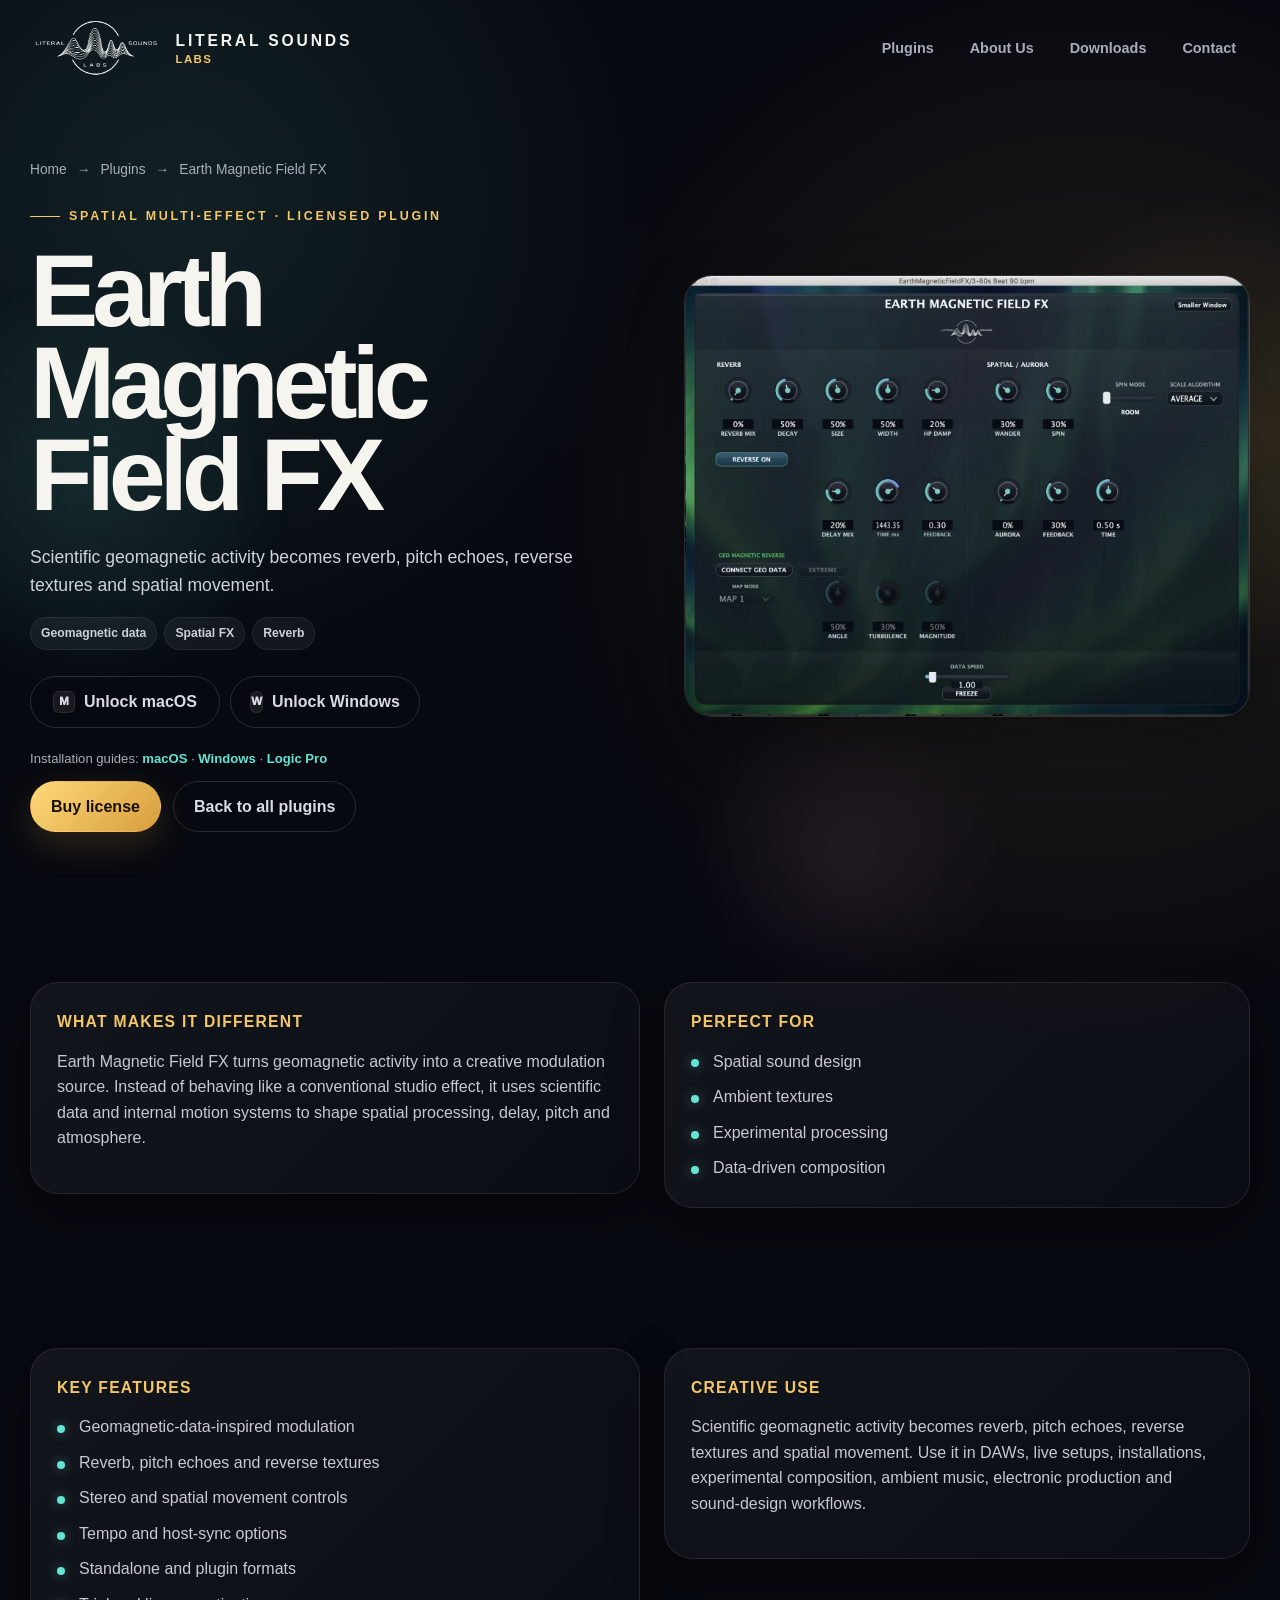
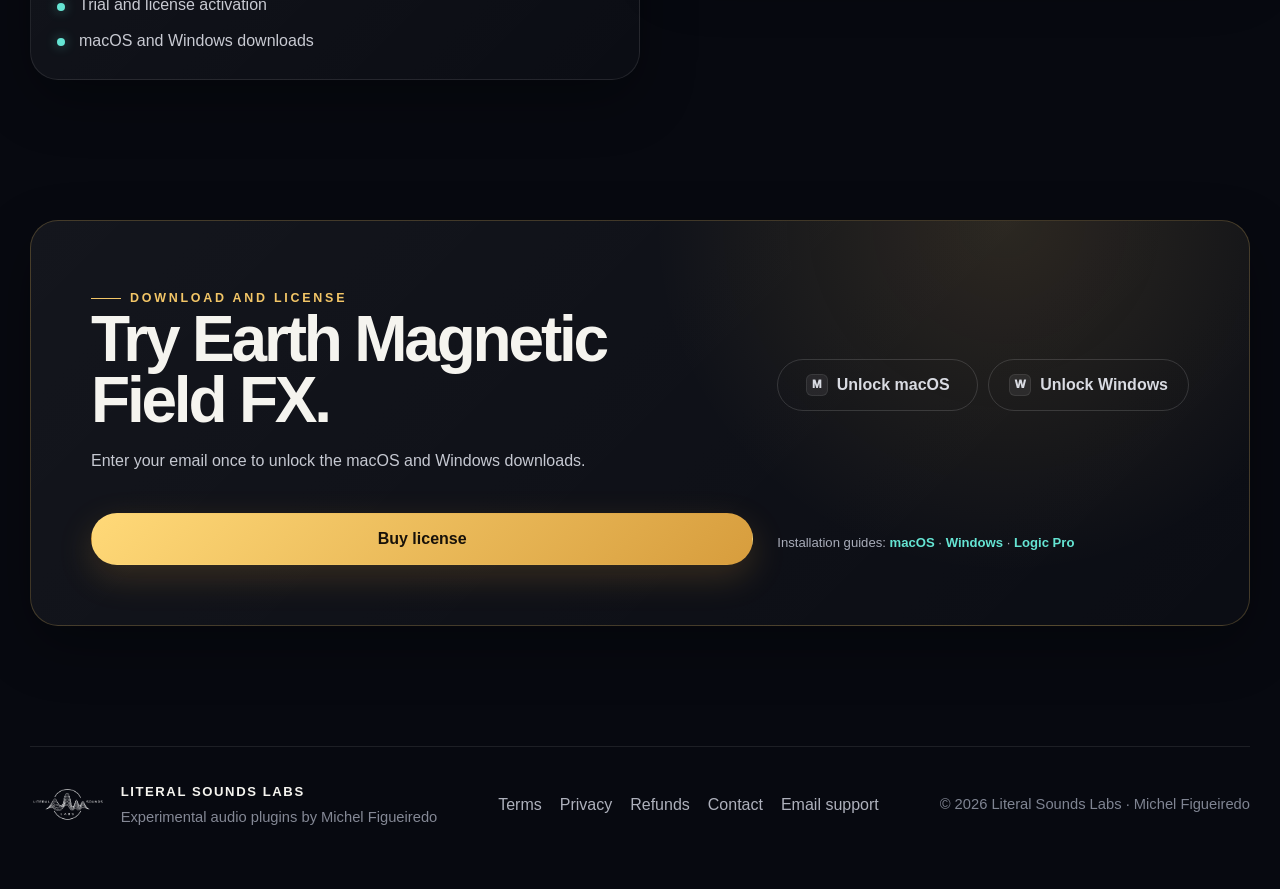
==== plugins/emf-fx/index.html @ c6c8ba3e "Add files via upload" ====
<!DOCTYPE html>

<html lang="en"><head><meta charset="utf-8"/><meta content="width=device-width, initial-scale=1" name="viewport"/><meta content="#090b12" name="theme-color"/><meta content="Scientific geomagnetic activity becomes reverb, pitch echoes, reverse textures and spatial movement." name="description"/><meta content="Earth Magnetic Field FX — Literal Sounds Labs" property="og:title"/><meta content="Scientific geomagnetic activity becomes reverb, pitch echoes, reverse textures and spatial movement." property="og:description"/><meta content="website" property="og:type"/><title>Earth Magnetic Field FX — Literal Sounds Labs</title><link href="../../favicon.svg" rel="icon" type="image/svg+xml"/><link href="../../assets/styles.css?v=20260713-legal-contact-fix" rel="stylesheet"/></head>
<body><header class="site-header" id="siteHeader"><nav aria-label="Main navigation" class="nav"><a aria-label="Literal Sounds Labs home" class="brand" href="../../index.html"><img alt="Literal Sounds Labs logo" class="brand-logo" src="../../literalSoundsLogo.png"/><span class="brand-label"><strong>Literal Sounds</strong><span>Labs</span></span></a><div class="nav-links"><a href="../../index.html#plugins">Plugins</a><a class="optional-link" href="../../index.html#about">About Us</a><a class="optional-link" href="../../index.html#downloads">Downloads</a><a class="contact-nav-link" href="../../contact.html">Contact</a></div></nav></header>
<section class="hero product-hero"><div class="orb orb-a"></div><div class="orb orb-b"></div><div class="orb orb-c"></div><div class="product-grid reveal"><div class="product-copy"><div class="breadcrumb"><a href="../../index.html">Home</a><span>→</span><a href="../../index.html#plugins">Plugins</a><span>→</span><span>Earth Magnetic Field FX</span></div><span class="eyebrow">Spatial multi-effect · Licensed plugin</span><h1>Earth Magnetic Field FX</h1><p class="lede">Scientific geomagnetic activity becomes reverb, pitch echoes, reverse textures and spatial movement.</p><div class="chips"><span class="chip">Geomagnetic data</span><span class="chip">Spatial FX</span><span class="chip">Reverb</span></div><div class="actions"><div class="platform-downloads">
<button class="btn btn-ghost platform-button" data-download-trigger="" data-href="https://downloads.literalsoundslabs.com/downloads/Mac/EarthMagneticFieldFX/EarthMagneticFieldFX-MacOS.zip" data-locked-label="Unlock macOS" data-platform="macos" data-unlocked-label="Download macOS" type="button">Unlock macOS</button>
<button class="btn btn-ghost platform-button" data-download-trigger="" data-href="https://downloads.literalsoundslabs.com/downloads/Windows/EarthMagneticFieldFX/EarthMagneticFieldFX-Windows.zip" data-locked-label="Unlock Windows" data-platform="windows" data-unlocked-label="Download Windows" type="button">Unlock Windows</button>
</div><div class="installation-links">Installation guides: <a download="" href="../../downloads/guides/INSTALL-macOS.txt">macOS</a> · <a download="" href="../../downloads/guides/INSTALL-Windows.txt">Windows</a> · <a download="" href="../../downloads/guides/SETUP-Logic-Pro.txt">Logic Pro</a></div><a class="btn btn-primary" href="https://payhip.com/b/wJB0x" rel="noopener" target="_blank">Buy license</a><a class="btn btn-ghost" href="../../index.html#plugins">Back to all plugins</a></div></div><div class="product-frame reveal"><img alt="Earth Magnetic Field FX plugin interface" src="../../assets/emf-fx.jpg"/></div></div></section>
<main class="page-shell"><section class="section-tight"><div class="section-inner content-grid"><div class="panel reveal"><h3>What makes it different</h3><p>Earth Magnetic Field FX turns geomagnetic activity into a creative modulation source. Instead of behaving like a conventional studio effect, it uses scientific data and internal motion systems to shape spatial processing, delay, pitch and atmosphere.</p></div><div class="panel reveal"><h3>Perfect for</h3><ul class="usage-list"><li>Spatial sound design</li><li>Ambient textures</li><li>Experimental processing</li><li>Data-driven composition</li></ul></div></div></section><section class="section-tight"><div class="section-inner content-grid"><div class="panel reveal"><h3>Key features</h3><ul class="feature-list"><li>Geomagnetic-data-inspired modulation</li><li>Reverb, pitch echoes and reverse textures</li><li>Stereo and spatial movement controls</li><li>Tempo and host-sync options</li><li>Standalone and plugin formats</li><li>Trial and license activation</li><li>macOS and Windows downloads</li></ul></div><div class="panel reveal"><h3>Creative use</h3><p>Scientific geomagnetic activity becomes reverb, pitch echoes, reverse textures and spatial movement. Use it in DAWs, live setups, installations, experimental composition, ambient music, electronic production and sound-design workflows.</p></div></div></section><section class="section-tight"><div class="section-inner"><div class="unlock-cta reveal"><div><span class="eyebrow">Download and license</span><h2 id="unlockTitle">Try Earth Magnetic Field FX.</h2><p id="unlockText">Enter your email once to unlock the macOS and Windows downloads.</p></div><div class="platform-downloads">
<button class="btn btn-ghost platform-button" data-download-trigger="" data-href="https://downloads.literalsoundslabs.com/downloads/Mac/EarthMagneticFieldFX/EarthMagneticFieldFX-MacOS.zip" data-locked-label="Unlock macOS" data-platform="macos" data-unlocked-label="Download macOS" type="button">Unlock macOS</button>
<button class="btn btn-ghost platform-button" data-download-trigger="" data-href="https://downloads.literalsoundslabs.com/downloads/Windows/EarthMagneticFieldFX/EarthMagneticFieldFX-Windows.zip" data-locked-label="Unlock Windows" data-platform="windows" data-unlocked-label="Download Windows" type="button">Unlock Windows</button>
</div><a class="btn btn-primary" href="https://payhip.com/b/wJB0x" rel="noopener" target="_blank">Buy license</a><div class="installation-links">Installation guides: <a download="" href="../../downloads/guides/INSTALL-macOS.txt">macOS</a> · <a download="" href="../../downloads/guides/INSTALL-Windows.txt">Windows</a> · <a download="" href="../../downloads/guides/SETUP-Logic-Pro.txt">Logic Pro</a></div></div></div></section></main>
<footer><div class="footer-inner"><div class="footer-brand"><img alt="Literal Sounds Labs logo" src="../../literalSoundsLogo.png"/><div class="footer-brand-text"><strong>Literal Sounds Labs</strong><span>Experimental audio plugins by Michel Figueiredo</span></div></div><div class="footer-links"><a href="../../terms.html">Terms</a><a href="../../privacy.html">Privacy</a><a href="../../refund.html">Refunds</a><a href="../../contact.html">Contact</a><a href="mailto:support@literalsoundslabs.com" target="_blank" rel="noopener noreferrer">Email support</a></div><div class="footer-meta">© <span id="year"></span> Literal Sounds Labs · Michel Figueiredo</div></div></footer>
<dialog aria-labelledby="unlockDialogTitle" id="unlockDialog"><button aria-label="Close email form" class="dialog-close" type="button">×</button><div class="unlock-content"><span class="eyebrow">Download access</span><h2 id="unlockDialogTitle">Unlock the plugins.</h2><p>Enter your email once to reveal the macOS and Windows download buttons across the entire website.</p><form class="email-form" id="emailForm"><label for="emailInput">Email address</label><input autocomplete="email" id="emailInput" name="email" placeholder="you@example.com" required="" type="email"/><button class="btn btn-primary" id="submitEmail" type="submit">Unlock downloads</button><p class="form-note">By continuing, you agree that Literal Sounds Labs may store this email for download access and occasional product news.</p><p aria-live="polite" class="form-message" id="formMessage"></p></form></div></dialog><script src="../../assets/site.js"></script></body></html>
---- assets/styles.css ----
:root {
  color-scheme: dark;
  --bg: #070910;
  --bg-soft: #0d1019;
  --panel: rgba(17, 20, 31, .78);
  --panel-solid: #11141f;
  --text: #f5f4ef;
  --muted: #a9adba;
  --gold: #f3c667;
  --gold-2: #d79d3d;
  --cyan: #65e4d3;
  --pink: #f18bb6;
  --line: rgba(255, 255, 255, .09);
  --radius: 26px;
  --shadow: 0 20px 56px rgba(0, 0, 0, .32);
  --max: 1220px;
}
* { box-sizing: border-box; }
html { scroll-behavior: smooth; }
body {
  margin: 0; min-width: 320px; color: var(--text);
  background:
    radial-gradient(circle at 14% 8%, rgba(101, 228, 211, .11), transparent 30rem),
    radial-gradient(circle at 85% 20%, rgba(243, 198, 103, .12), transparent 34rem),
    var(--bg);
  font-family: Inter, ui-sans-serif, -apple-system, BlinkMacSystemFont, "Segoe UI", sans-serif;
  line-height: 1.6; overflow-x: hidden;
}
body::before {
  content: ""; position: fixed; inset: 0; pointer-events: none; opacity: .026; z-index: 99;
  background-image: repeating-linear-gradient(0deg, rgba(255,255,255,.35) 0 1px, transparent 1px 4px),
                    repeating-linear-gradient(90deg, rgba(255,255,255,.2) 0 1px, transparent 1px 5px);
  background-size: 4px 4px, 5px 5px; transform: translateZ(0);
}
a { color: inherit; }
button, input { font: inherit; } button { color: inherit; }
img { max-width: 100%; }
:focus-visible { outline: 3px solid var(--cyan); outline-offset: 4px; }
.site-header { position: sticky; top: 0; z-index: 70; border-bottom: 1px solid transparent; transition: background .25s ease, border-color .25s ease; }
.site-header.scrolled { background: rgba(7, 9, 16, .95); border-color: var(--line); box-shadow: 0 8px 30px rgba(0,0,0,.2); }
.nav { width: min(calc(100% - 40px), var(--max)); min-height: 98px; margin: auto; display: flex; align-items: center; justify-content: space-between; gap: 24px; }
.brand { display: inline-flex; align-items: center; gap: 14px; text-decoration: none; white-space: nowrap; }
.brand-logo { display: block; height: 74px; width: auto; flex: 0 0 auto; }
.brand-label { display: inline-flex; flex-direction: column; line-height: 1; gap: 5px; text-transform: uppercase; letter-spacing: .12em; font-size: .72rem; font-weight: 900; }
.brand-label strong { font-size: .98rem; letter-spacing: .18em; color: var(--text); }
.brand-label span { color: var(--gold); }
.nav-links { display: flex; align-items: center; gap: 8px; flex-wrap: wrap; }
.nav-links a { text-decoration: none; color: var(--muted); padding: 10px 14px; border-radius: 999px; font-size: .9rem; font-weight: 700; }
.nav-links a:hover { color: var(--text); background: rgba(255,255,255,.06); }
.page-shell { position: relative; z-index: 2; }
.section { padding: 100px 20px; }
.section-tight { padding: 70px 20px; }
.section-inner { width: min(100%, var(--max)); margin: auto; }
.eyebrow { display: inline-flex; align-items: center; gap: 9px; color: var(--gold); font-size: .78rem; text-transform: uppercase; letter-spacing: .22em; font-weight: 900; }
.eyebrow::before { content: ""; width: 30px; height: 1px; background: currentColor; }
h1, h2, h3, p { margin-top: 0; }
h1 { font-size: clamp(3rem, 8vw, 6.8rem); line-height: .9; letter-spacing: -.06em; margin: 18px 0 22px; }
h1 em { color: var(--gold); font-style: normal; }
h2 { font-size: clamp(2.2rem, 5vw, 4.4rem); line-height: .96; letter-spacing: -.05em; margin-bottom: 16px; }
h3 { font-size: 1.25rem; letter-spacing: -.02em; }
p { color: #c6c9d2; }
.hero { min-height: 88svh; display: grid; place-items: center; position: relative; padding: 90px 20px 80px; }
.hero-grid { width: min(100%, var(--max)); display: grid; grid-template-columns: 1.08fr .92fr; gap: clamp(34px, 6vw, 90px); align-items: center; }
.hero-copy > p { max-width: 700px; color: #c4c7d1; font-size: clamp(1.05rem, 1.9vw, 1.24rem); }
.hero-actions { display: flex; gap: 12px; flex-wrap: wrap; margin-top: 34px; }
.btn { min-height: 50px; display: inline-flex; align-items: center; justify-content: center; gap: 9px; padding: 12px 20px; border: 1px solid transparent; border-radius: 999px; text-decoration: none; font-weight: 850; cursor: pointer; transition: transform .2s ease, background .2s ease, border-color .2s ease, opacity .2s ease; }
.btn:hover { transform: translateY(-2px); }
.btn-primary { background: linear-gradient(135deg, #ffd978, var(--gold-2)); color: #171109; box-shadow: 0 12px 35px rgba(215,157,61,.2); }
.btn-secondary { background: rgba(255,255,255,.045); border-color: var(--line); color: var(--text); }
.btn-ghost { background: transparent; border-color: rgba(255,255,255,.14); color: #d9dbe2; }
.btn[disabled] { opacity: .55; cursor: default; }
.orb { position: absolute; border-radius: 50%; pointer-events: none; opacity: .62; animation: float 11s ease-in-out infinite; z-index: -2; will-change: transform; backface-visibility: hidden; transform: translate3d(0,0,0); }
.orb-a { width: 420px; height: 420px; left: -130px; top: 22%; background: radial-gradient(circle, rgba(101,228,211,.19) 0%, rgba(101,228,211,.08) 46%, transparent 72%); }
.orb-b { width: 480px; height: 480px; right: -190px; top: 11%; background: radial-gradient(circle, rgba(243,198,103,.2) 0%, rgba(243,198,103,.08) 46%, transparent 72%); animation-delay: -4s; }
.orb-c { width: 310px; height: 310px; left: 54%; bottom: -100px; background: radial-gradient(circle, rgba(241,139,182,.15) 0%, rgba(241,139,182,.05) 46%, transparent 72%); animation-delay: -7s; }
@keyframes float { 0%,100% { transform: translate3d(0,0,0) scale(1); } 50% { transform: translate3d(0,20px,0) scale(1.055);} }
.hero-logo-panel { width: min(100%, 620px); min-height: 420px; padding: 34px; border-radius: 34px; border: 1px solid rgba(255,255,255,.1); background: linear-gradient(180deg, rgba(255,255,255,.05), rgba(255,255,255,.02)); box-shadow: inset 0 0 110px rgba(101,228,211,.04), 0 0 80px rgba(0,0,0,.35); display: grid; place-items: center; position: relative; overflow: hidden; }
.hero-logo-panel::before, .hero-logo-panel::after { content: ""; position: absolute; border-radius: 50%; inset: 6%; border: 1px solid rgba(243,198,103,.2); animation: spin 32s linear infinite; will-change: transform; transform: translateZ(0); }
.hero-logo-panel::after { inset: 16%; border-style: dashed; border-color: rgba(101,228,211,.18); animation-direction: reverse; animation-duration: 28s; }
.hero-logo-panel > img { position: relative; z-index: 2; width: min(100%, 560px); height: auto; }
@keyframes spin { to { transform: rotate(360deg); } }
.signal-caption { position: absolute; inset: auto 0 12px; text-align: center; color: var(--muted); font-size: .78rem; letter-spacing: .2em; text-transform: uppercase; z-index: 2; }
.grid-12 { display: grid; grid-template-columns: repeat(12, 1fr); gap: 22px; }
.plugin-card { grid-column: span 6; min-height: 600px; border-radius: var(--radius); border: 1px solid var(--line); overflow: hidden; background: linear-gradient(180deg, rgba(255,255,255,.045), rgba(255,255,255,.018)); box-shadow: var(--shadow); position: relative; display: flex; flex-direction: column; transition: transform .35s ease, border-color .35s ease; content-visibility: auto; contain-intrinsic-size: 620px; }
.plugin-card:nth-child(3n) { grid-column: span 7; }
.plugin-card:nth-child(3n + 1):not(:first-child) { grid-column: span 5; }
.plugin-card:hover { transform: translateY(-6px); border-color: rgba(243,198,103,.3); }
.card-media { aspect-ratio: 16/10; overflow: hidden; background: #0a0c13; position: relative; }
.card-media::after { content: ""; position: absolute; inset: auto 0 0; height: 42%; background: linear-gradient(transparent, rgba(7,9,16,.8)); }
.card-media img { width: 100%; height: 100%; object-fit: cover; object-position: top center; transition: transform .65s cubic-bezier(.2,.75,.2,1); }
.plugin-card:hover .card-media img { transform: scale(1.035); }
.card-badge { position: absolute; left: 18px; top: 18px; z-index: 2; padding: 7px 11px; border: 1px solid rgba(255,255,255,.14); border-radius: 999px; background: rgba(7,9,16,.94); font-size: .69rem; letter-spacing: .13em; text-transform: uppercase; font-weight: 900; }
.card-badge.free { color: var(--cyan); }
.card-body { padding: 25px 26px 28px; display: flex; flex: 1; flex-direction: column; }
.card-index { color: var(--gold); font-size: .72rem; letter-spacing: .18em; font-weight: 900; }
.card-body h3 { font-size: clamp(1.6rem, 3vw, 2.3rem); line-height: 1.02; letter-spacing: -.04em; margin: 9px 0 14px; }
.card-body p { color: var(--muted); margin-bottom: 22px; }
.chips { display: flex; flex-wrap: wrap; gap: 7px; margin-bottom: 24px; }
.chip { padding: 6px 10px; border-radius: 999px; background: rgba(255,255,255,.05); border: 1px solid rgba(255,255,255,.07); color: #cdd0d8; font-size: .76rem; font-weight: 750; }
.card-actions { margin-top: auto; display: flex; flex-wrap: wrap; gap: 9px; }
.card-actions .btn { min-height: 44px; padding: 9px 16px; font-size: .87rem; }
.manifesto { border-block: 1px solid var(--line); background: linear-gradient(110deg, rgba(101,228,211,.04), rgba(243,198,103,.045)); }
.manifesto-grid { display: grid; grid-template-columns: 1fr 1.2fr; gap: 70px; align-items: center; }
.manifesto-copy { color: #c6c8d1; font-size: clamp(1.04rem, 1.8vw, 1.16rem); }
.manifesto-copy strong { color: var(--text); }
.principles { display: grid; grid-template-columns: repeat(3, 1fr); gap: 12px; margin-top: 28px; }
.principle { min-height: 118px; padding: 18px; border: 1px solid var(--line); border-radius: 18px; background: rgba(255,255,255,.025); }
.principle b { display: block; color: var(--gold); font-size: 1.4rem; margin-bottom: 6px; }
.principle span { color: var(--muted); font-size: .86rem; }
.unlock-cta, .panel { border-radius: 28px; border: 1px solid rgba(255,255,255,.09); background: linear-gradient(135deg, rgba(255,255,255,.05), rgba(255,255,255,.018)); box-shadow: var(--shadow); }
.unlock-cta { display: grid; grid-template-columns: 1fr auto; gap: 24px; align-items: center; padding: clamp(28px, 5vw, 60px); border-color: rgba(243,198,103,.22); background: radial-gradient(circle at 80% 0%, rgba(243,198,103,.13), transparent 22rem), linear-gradient(135deg, rgba(255,255,255,.055), rgba(255,255,255,.018)); }
.product-hero { padding-top: 60px; }
.product-grid { width: min(100%, var(--max)); margin: auto; display: grid; grid-template-columns: 1.02fr .98fr; gap: clamp(28px, 5vw, 64px); align-items: center; }
.product-frame { border-radius: 28px; border: 1px solid rgba(255,255,255,.09); background: linear-gradient(180deg, rgba(255,255,255,.045), rgba(255,255,255,.018)); box-shadow: var(--shadow); overflow: hidden; }
.product-frame img { display: block; width: 100%; height: auto; }
.product-copy .lede { font-size: 1.1rem; color: #d0d2da; }
.product-copy .actions { display: flex; flex-wrap: wrap; gap: 12px; margin-top: 26px; }
.breadcrumb { display: flex; flex-wrap: wrap; gap: 10px; color: var(--muted); font-size: .86rem; margin-bottom: 18px; }
.breadcrumb a { color: var(--muted); text-decoration: none; }
.breadcrumb a:hover { color: var(--text); }
.content-grid { display: grid; grid-template-columns: 1.02fr .98fr; gap: 24px; align-items: start; }
.panel { padding: 26px; }
.panel h3 { color: var(--gold); text-transform: uppercase; letter-spacing: .08em; font-size: .98rem; margin-bottom: 14px; }
.feature-list, .usage-list { list-style: none; padding: 0; margin: 0; display: grid; gap: 10px; }
.feature-list li, .usage-list li { color: #c8cad2; padding-left: 22px; position: relative; }
.feature-list li::before, .usage-list li::before { content: ""; position: absolute; left: 0; top: .68em; width: 8px; height: 8px; border-radius: 50%; background: var(--cyan); box-shadow: 0 0 12px rgba(101,228,211,.45); }
.video-gallery { display: grid; gap: 16px; }
.video-gallery.has-multiple { grid-template-columns: repeat(2, minmax(0, 1fr)); }
.video-gallery.has-multiple .video-item:first-child { grid-column: 1 / -1; }
.video-item { display: grid; gap: 8px; min-width: 0; }
.video-label { color: #cfd2dc; font-size: .82rem; font-weight: 800; letter-spacing: .08em; text-transform: uppercase; }
.video-shell { aspect-ratio: 16/9; border-radius: 18px; border: 1px solid var(--line); overflow: hidden; background: #080a11; display: grid; place-items: center; position: relative; box-shadow: 0 12px 32px rgba(0,0,0,.24); }
.video-shell iframe { display: block; width: 100%; height: 100%; border: 0; }
.video-preview { width: 100%; height: 100%; padding: 0; border: 0; cursor: pointer; position: relative; display: block; overflow: hidden; background: #080a11; color: white; }
.video-preview img { display: block; width: 100%; height: 100%; object-fit: cover; transform: scale(1.01); transition: transform .35s ease, opacity .35s ease; opacity: .82; }
.video-preview::after { content: ""; position: absolute; inset: 0; background: linear-gradient(180deg, transparent 38%, rgba(0,0,0,.58)); }
.video-preview:hover img { transform: scale(1.035); opacity: .95; }
.video-play-icon { position: absolute; z-index: 2; left: 50%; top: 50%; transform: translate(-50%,-50%); width: 68px; height: 68px; border-radius: 50%; display: grid; place-items: center; border: 1px solid rgba(243,198,103,.55); background: rgba(7,9,16,.88); color: var(--gold); font-size: 1.35rem; box-shadow: 0 12px 30px rgba(0,0,0,.35); }
.video-placeholder { text-align: center; padding: 25px; color: var(--muted); }
.play-icon { width: 72px; height: 72px; margin: 0 auto 14px; border-radius: 50%; display: grid; place-items: center; border: 1px solid rgba(243,198,103,.4); background: rgba(243,198,103,.08); color: var(--gold); font-size: 1.45rem; }
.related-grid { display: grid; grid-template-columns: repeat(3, minmax(0, 1fr)); gap: 18px; }
.related-card { padding: 20px; border-radius: 22px; border: 1px solid var(--line); background: rgba(255,255,255,.025); }
.related-card h4 { margin: 8px 0 10px; font-size: 1.2rem; }
.related-card p { margin-bottom: 16px; color: var(--muted); }
.center-copy { max-width: 900px; }
.simple-page .hero { min-height: auto; padding-top: 70px; }
.simple-page .panel { max-width: 900px; margin: auto; }
footer { padding: 50px 20px 60px; color: #848895; }
.footer-inner { width: min(100%, var(--max)); margin: auto; display: flex; justify-content: space-between; gap: 24px; align-items: center; border-top: 1px solid var(--line); padding-top: 34px; }
.footer-brand { display: inline-flex; align-items: center; gap: 16px; }
.footer-brand img { height: 42px; width: auto; display: block; opacity: .94; }
.footer-brand-text { display: grid; gap: 4px; }
.footer-brand-text strong { color: var(--text); letter-spacing: .12em; text-transform: uppercase; font-size: .82rem; }
.footer-brand-text span { color: #848895; font-size: .92rem; }
.footer-links { display: flex; flex-wrap: wrap; gap: 18px; }
.footer-links a { color: #aeb1bc; text-decoration: none; }
.footer-links a:hover { color: var(--text); }
.footer-meta { color: #7f8492; font-size: .92rem; }
dialog { width: min(580px, calc(100% - 28px)); max-height: calc(100svh - 28px); padding: 0; color: var(--text); border: 1px solid rgba(255,255,255,.13); border-radius: 28px; background: #0d1019; box-shadow: 0 40px 140px rgba(0,0,0,.75); overflow: hidden; }
dialog::backdrop { background: rgba(2,3,7,.91); }
.dialog-close { position: sticky; z-index: 20; float: right; top: 14px; margin: 14px 14px -64px 0; width: 46px; height: 46px; border-radius: 50%; border: 1px solid rgba(255,255,255,.15); background: rgba(7,9,16,.96); cursor: pointer; font-size: 1.4rem; }
.unlock-content { padding: 44px clamp(22px, 6vw, 52px) 50px; }
.unlock-content h2 { font-size: clamp(2.2rem, 7vw, 3.5rem); line-height: .97; letter-spacing: -.05em; margin-bottom: 16px; }
.email-form { display: grid; gap: 12px; margin-top: 24px; }
.email-form label { font-size: .86rem; font-weight: 800; }
.email-form input { width: 100%; min-height: 56px; padding: 14px 17px; border-radius: 14px; border: 1px solid rgba(255,255,255,.13); background: #090b12; color: var(--text); }
.email-form input::placeholder { color: #696e7b; }
.form-note { font-size: .78rem; color: #7e828f !important; margin: 3px 0 0; }
.form-message { min-height: 24px; color: var(--cyan) !important; font-size: .88rem; margin: 2px 0 0; }
.reveal { opacity: 0; transform: translateY(24px); transition: opacity .65s ease, transform .65s ease; }
.reveal.visible { opacity: 1; transform: none; }
.hero.hero-paused .orb, .hero.hero-paused .hero-logo-panel::before, .hero.hero-paused .hero-logo-panel::after, body.is-scrolling .orb, body.is-scrolling .hero-logo-panel::before, body.is-scrolling .hero-logo-panel::after, body.page-hidden .orb, body.page-hidden .hero-logo-panel::before, body.page-hidden .hero-logo-panel::after { animation-play-state: paused !important; }
@media (max-width: 980px) {
  .hero-grid, .manifesto-grid, .product-grid, .content-grid, .unlock-cta { grid-template-columns: 1fr; }
  .grid-12 .plugin-card, .plugin-card:nth-child(3n), .plugin-card:nth-child(3n + 1):not(:first-child) { grid-column: span 12; min-height: 0; }
  .related-grid { grid-template-columns: 1fr; }
}
@media (max-width: 760px) {
  .nav { min-height: 84px; width: min(calc(100% - 24px), var(--max)); }
  .brand-label { display: none; } .brand-logo { height: 56px; }
  .nav-links a { padding: 8px 11px; }
  .nav-links a.optional-link { display: none; }
  .section, .section-tight { padding-inline: 14px; }
  .hero { min-height: auto; padding: 88px 18px 58px; }
  .hero-logo-panel { min-height: 300px; }
  .orb-c { display: none; }
  .card-actions { display: grid; grid-template-columns: 1fr 1fr; }
  .card-actions .btn:first-child { grid-column: 1 / -1; }
  .principles { grid-template-columns: 1fr; }
  .video-gallery.has-multiple { grid-template-columns: 1fr; }
  .video-gallery.has-multiple .video-item:first-child { grid-column: auto; }
  .footer-inner { flex-direction: column; align-items: flex-start; }
  .footer-brand { flex-direction: column; align-items: flex-start; }
}
@media (prefers-reduced-motion: reduce) {
  *, *::before, *::after { animation-duration: .001ms !important; animation-iteration-count: 1 !important; scroll-behavior: auto !important; transition-duration: .001ms !important; }
  .reveal { opacity: 1; transform: none; }
}


/* Separate platform downloads */
.platform-downloads {
  display: grid;
  grid-template-columns: repeat(2, minmax(0, 1fr));
  gap: 10px;
  min-width: min(100%, 330px);
}
.platform-downloads.compact {
  flex: 1 1 100%;
  width: 100%;
}
.platform-downloads .btn {
  width: 100%;
  white-space: nowrap;
}
.platform-button {
  position: relative;
  overflow: visible;
}
.platform-button[data-platform="macos"]::before,
.platform-button[data-platform="windows"]::before {
  display: inline-grid;
  place-items: center;
  width: 20px;
  height: 20px;
  border-radius: 6px;
  font-size: .72rem;
  font-weight: 950;
  line-height: 1;
  background: rgba(255,255,255,.07);
  border: 1px solid rgba(255,255,255,.08);
}
.platform-button[data-platform="macos"]::before { content: "M"; }
.platform-button[data-platform="windows"]::before { content: "W"; }
.platform-button.recommended {
  border-color: rgba(101,228,211,.52);
  box-shadow: 0 0 0 1px rgba(101,228,211,.08), 0 10px 24px rgba(101,228,211,.08);
}
.product-copy .platform-button.recommended::after,
.unlock-cta .platform-button.recommended::after {
  content: "Recommended";
  position: absolute;
  right: 12px;
  top: -9px;
  padding: 2px 7px;
  border-radius: 999px;
  color: #09110f;
  background: var(--cyan);
  font-size: .56rem;
  letter-spacing: .08em;
  text-transform: uppercase;
  font-weight: 950;
}
.card-actions .platform-downloads { order: 3; }
.card-actions > .btn-primary { order: 2; }
.card-actions > .btn-secondary { order: 1; }
.product-copy .actions .platform-downloads { flex: 1 1 330px; max-width: 390px; }
.unlock-cta .platform-downloads { min-width: min(100%, 360px); }
@media (max-width: 560px) {
  .platform-downloads { grid-template-columns: 1fr; width: 100%; min-width: 0; }
  .product-copy .actions .platform-downloads { max-width: none; }
  .product-copy .platform-button.recommended::after,
  .unlock-cta .platform-button.recommended::after { right: 10px; }
}

.installation-links {
  width: 100%;
  margin-top: 8px;
  color: var(--muted);
  font-size: .82rem;
}
.installation-links a {
  color: var(--cyan);
  text-decoration: none;
  font-weight: 750;
}
.installation-links a:hover { text-decoration: underline; }
.unavailable-download,
.unavailable-download:hover {
  opacity: .48;
  cursor: not-allowed;
  transform: none;
}


/* Performance and mobile optimisation — July 2026 */
html { scroll-behavior: auto; }
body { background-attachment: scroll; }
/* A fixed full-screen texture caused repainting and scroll stutter on older Safari. */
body::before { display: none; }
/* Avoid Safari layout jumps caused by content-visibility on large cards. */
.plugin-card { content-visibility: visible; contain-intrinsic-size: auto; }
/* Pause decorative motion while the page is moving. */
body.is-scrolling .orb,
body.is-scrolling .hero-logo-panel::before,
body.is-scrolling .hero-logo-panel::after { animation: none !important; }
/* Keep transitions to compositor-friendly properties. */
.plugin-card, .card-media img, .reveal, .btn { backface-visibility: hidden; }
.site-header { will-change: auto; }

@media (hover: none), (pointer: coarse) {
  .plugin-card:hover, .btn:hover { transform: none; }
  .plugin-card:hover .card-media img { transform: none; }
}

@media (max-width: 760px) {
  :root { --radius: 20px; }
  body { line-height: 1.5; }
  .site-header { background: rgba(7,9,16,.96); border-color: var(--line); }
  .nav { min-height: 84px; gap: 10px; }
  .nav-links { gap: 2px; }
  .nav-links a { font-size: .82rem; padding: 8px 9px; }
  .hero { padding: 78px 14px 44px; }
  .hero-grid { gap: 28px; }
  h1 { font-size: clamp(2.7rem, 15vw, 4.6rem); line-height: .94; }
  h2 { font-size: clamp(2rem, 11vw, 3rem); line-height: 1; }
  .hero-copy > p { font-size: 1rem; }
  .hero-actions { display: grid; grid-template-columns: 1fr; width: 100%; margin-top: 24px; }
  .hero-actions .btn { width: 100%; }
  .hero-logo-panel { min-height: 240px; padding: 22px; border-radius: 24px; }
  .hero-logo-panel::before, .hero-logo-panel::after, .orb { animation: none !important; }
  .section { padding-block: 64px; }
  .section-tight { padding-block: 48px; }
  .plugin-card { border-radius: 20px; box-shadow: 0 12px 32px rgba(0,0,0,.24); }
  .card-media { aspect-ratio: 16 / 11; }
  .card-body { padding: 21px 18px 22px; }
  .card-body h3 { font-size: clamp(1.55rem, 8vw, 2rem); }
  .card-actions { display: grid; grid-template-columns: 1fr; }
  .card-actions .btn, .platform-downloads { width: 100%; }
  .card-actions .btn:first-child { grid-column: auto; }
  .platform-downloads { grid-template-columns: 1fr; min-width: 0; }
  .manifesto-grid { gap: 32px; }
  .panel { padding: 20px 17px; }
  .product-grid { gap: 28px; }
  .product-media { border-radius: 20px; }
  .footer-links { gap: 12px 16px; }
  dialog { border-radius: 20px; }
  .unlock-content { padding: 38px 20px 34px; }
}

@media (max-width: 420px) {
  .nav-links a { font-size: .76rem; padding-inline: 7px; }
  .brand-logo { height: 52px; }
  .section, .section-tight { padding-inline: 12px; }
  .hero { padding-inline: 12px; }
  .card-body { padding-inline: 16px; }
  .chip { font-size: .7rem; }
}


/* Robust responsive layout fix — prevents horizontal overflow on narrow phones */
html, body { width: 100%; max-width: 100%; overflow-x: clip; }
main, section, header, footer, nav, div, article { min-width: 0; }
img, video, iframe, svg { max-width: 100%; }

.collection-intro {
  display: grid;
  grid-template-columns: minmax(0, 1fr) minmax(280px, 560px);
  gap: 36px;
  align-items: end;
  margin-bottom: 46px;
}
.collection-intro > *,
.hero-grid > *,
.product-grid > *,
.content-grid > *,
.manifesto-grid > *,
.unlock-cta > *,
.grid-12 > * { min-width: 0; }

h1, h2, h3, p, a, span, button {
  overflow-wrap: anywhere;
  word-break: normal;
}

@media (max-width: 980px) {
  .collection-intro { grid-template-columns: minmax(0, 1fr); gap: 18px; }
  .collection-intro p { max-width: 760px; }
}

@media (max-width: 760px) {
  .section-inner, .hero-grid, .product-grid { width: 100%; max-width: 100%; }
  .collection-intro { margin-bottom: 30px; }
  .collection-intro h2 { max-width: 100%; }
  .collection-intro p { width: 100%; max-width: none; }
  .nav { width: calc(100% - 20px); }
  .nav-links { min-width: 0; }
  .hero-logo-panel { width: 100%; }
  .plugin-card { width: 100%; max-width: 100%; }
  .card-media img { display: block; }
  .card-actions > *, .platform-downloads, .platform-downloads .btn { min-width: 0; max-width: 100%; }
  .btn { white-space: normal; text-align: center; }
  .signal-caption { padding-inline: 12px; font-size: .68rem; letter-spacing: .13em; }
}

@media (max-width: 480px) {
  .section, .section-tight { padding-left: 12px; padding-right: 12px; }
  .hero { padding-left: 12px; padding-right: 12px; }
  h1 { font-size: clamp(2.35rem, 13vw, 3.5rem); }
  h2 { font-size: clamp(1.9rem, 10vw, 2.65rem); }
  .eyebrow { font-size: .68rem; letter-spacing: .16em; }
  .hero-logo-panel { min-height: 220px; padding: 18px; }
  .card-body h3 { font-size: clamp(1.45rem, 7.5vw, 1.9rem); }
}

@media (max-width: 360px) {
  .nav-links a { font-size: .7rem; padding: 7px 5px; }
  .brand-logo { height: 48px; }
  h1 { font-size: 2.2rem; }
  h2 { font-size: 1.82rem; }
  .card-body { padding-left: 14px; padding-right: 14px; }
}

/* Contact page */
.nav-links a[aria-current="page"] {
  color: var(--text);
  background: rgba(255,255,255,.075);
  border: 1px solid rgba(255,255,255,.08);
}
.contact-page { min-height: 72vh; }
.contact-hero { padding-top: clamp(78px, 9vw, 132px); padding-bottom: 34px; }
.contact-heading { max-width: 980px; }
.contact-heading h1 { max-width: 900px; margin: 8px 0 24px; font-size: clamp(3.1rem, 7.8vw, 6.35rem); line-height: .93; }
.contact-heading > p { max-width: 780px; font-size: clamp(1rem, 1.7vw, 1.18rem); }
.contact-content-section { padding-top: 24px; }
.contact-layout {
  display: grid;
  grid-template-columns: minmax(0, 1.45fr) minmax(290px, .65fr);
  gap: 28px;
  align-items: start;
}
.contact-form-panel, .contact-details-card, .contact-tip-card { overflow: hidden; }
.contact-form-panel { padding: clamp(24px, 4vw, 42px); }
.contact-panel-heading { max-width: 680px; margin-bottom: 30px; }
.contact-panel-heading h2, .contact-details-card h2 { margin: 7px 0 10px; font-size: clamp(2rem, 4vw, 3.2rem); }
.contact-panel-heading p { margin: 0; }
.contact-form { display: grid; gap: 22px; }
.contact-form-grid {
  display: grid;
  grid-template-columns: repeat(2, minmax(0, 1fr));
  gap: 20px 18px;
}
.contact-field { display: flex; flex-direction: column; gap: 8px; min-width: 0; }
.contact-field-wide { grid-column: 1 / -1; }
.contact-field label {
  color: #e8eaf0;
  font-size: .8rem;
  font-weight: 850;
  letter-spacing: .035em;
}
.contact-field label span { color: var(--cyan); }
.contact-field input,
.contact-field select,
.contact-field textarea {
  display: block;
  width: 100%;
  min-width: 0;
  margin: 0;
  border: 1px solid rgba(255,255,255,.14);
  border-radius: 13px;
  background: rgba(5,7,12,.72);
  color: var(--text);
  padding: 14px 16px;
  font: inherit;
  line-height: 1.35;
  box-shadow: inset 0 1px 0 rgba(255,255,255,.025);
  transition: border-color .18s ease, box-shadow .18s ease, background .18s ease;
  -webkit-appearance: none;
  appearance: none;
}
.contact-field input, .contact-field select { height: 54px; }
.contact-field select {
  padding-right: 42px;
  background-image: linear-gradient(45deg, transparent 50%, #aeb3bf 50%), linear-gradient(135deg, #aeb3bf 50%, transparent 50%);
  background-position: calc(100% - 19px) 23px, calc(100% - 14px) 23px;
  background-size: 5px 5px, 5px 5px;
  background-repeat: no-repeat;
}
.contact-field textarea { min-height: 190px; resize: vertical; }
.contact-field input::placeholder, .contact-field textarea::placeholder { color: #777d8b; opacity: 1; }
.contact-field input:hover, .contact-field select:hover, .contact-field textarea:hover { border-color: rgba(255,255,255,.23); }
.contact-field input:focus, .contact-field select:focus, .contact-field textarea:focus {
  outline: none;
  border-color: rgba(101,228,211,.72);
  background: rgba(8,11,18,.95);
  box-shadow: 0 0 0 3px rgba(101,228,211,.11);
}
.contact-form-footer { display: flex; align-items: center; gap: 18px; flex-wrap: wrap; }
.contact-submit { min-width: 170px; }
.contact-form-footer .form-note { flex: 1 1 260px; margin: 0; }
.form-honeypot { position: absolute !important; left: -10000px !important; width: 1px !important; height: 1px !important; opacity: 0 !important; }
.contact-success { margin: 0; padding: 14px 16px; border: 1px solid rgba(101,228,211,.28); border-radius: 13px; background: rgba(101,228,211,.075); color: var(--cyan) !important; }
.contact-sidebar { display: grid; gap: 20px; min-width: 0; }
.contact-details-card, .contact-tip-card { padding: clamp(23px, 3vw, 31px); }
.contact-list { display: grid; gap: 0; margin: 25px 0 0; }
.contact-list > div { padding: 17px 0; border-top: 1px solid var(--line); }
.contact-list dt { color: var(--gold); font-size: .7rem; letter-spacing: .14em; text-transform: uppercase; font-weight: 900; }
.contact-list dd { margin: 6px 0 0; color: #d7d9e0; overflow-wrap: anywhere; }
.contact-list a { color: var(--text); text-decoration: none; }
.contact-list a:hover { color: var(--cyan); }
.contact-list address { font-style: normal; line-height: 1.6; }
.contact-tip-card h3 { margin-bottom: 18px; font-size: 1.35rem; }
@media (max-width: 980px) {
  .contact-layout { grid-template-columns: 1fr; }
  .contact-sidebar { grid-template-columns: repeat(2, minmax(0,1fr)); }
}
@media (max-width: 760px) {
  .contact-hero { padding-top: 52px; padding-bottom: 20px; }
  .contact-heading h1 { font-size: clamp(2.55rem, 13vw, 4.1rem); }
  .contact-content-section { padding-top: 18px; }
  .contact-form-panel { padding: 23px 17px; }
  .contact-form-grid { grid-template-columns: 1fr; gap: 16px; }
  .contact-field-wide { grid-column: auto; }
  .contact-form-footer { align-items: stretch; }
  .contact-submit { width: 100%; }
  .contact-form-footer .form-note { flex-basis: 100%; }
  .contact-sidebar { grid-template-columns: 1fr; }
  .contact-details-card, .contact-tip-card { padding: 22px 17px; }
}
@media (max-width: 380px) {
  .contact-field input, .contact-field select, .contact-field textarea { padding-left: 13px; padding-right: 13px; }
}


/* Professional legal pages */
.legal-page{min-height:72vh}.legal-hero{padding:clamp(82px,10vw,138px) 0 32px}.legal-hero-inner{max-width:980px}.legal-hero h1{max-width:900px;margin:10px 0 22px;font-size:clamp(3rem,7.5vw,6rem);line-height:.96}.legal-intro{max-width:780px;font-size:clamp(1rem,1.7vw,1.2rem);color:#c9ccd5}.legal-updated{margin-top:18px;color:#8f95a3;font-size:.82rem;letter-spacing:.04em}.legal-content-section{padding:22px 0 clamp(72px,9vw,122px)}.legal-layout{display:grid;grid-template-columns:minmax(220px,.38fr) minmax(0,1fr);gap:28px;align-items:start}.legal-summary{position:sticky;top:116px;padding:26px}.legal-summary p{margin:14px 0 22px;font-size:.95rem}.legal-summary .btn{width:100%}.legal-document{padding:clamp(24px,4.4vw,54px);min-width:0}.legal-section{padding:0 0 31px;margin:0 0 31px;border-bottom:1px solid var(--line)}.legal-section:last-child{padding-bottom:0;margin-bottom:0;border-bottom:0}.legal-section h2{margin:0 0 15px;font-size:clamp(1.35rem,2.5vw,1.85rem);line-height:1.2}.legal-section p{margin:0 0 13px;color:#c8cbd3;line-height:1.75}.legal-section p:last-child{margin-bottom:0}.legal-section ul{margin:12px 0 8px;padding-left:1.25rem;color:#c8cbd3}.legal-section li{margin:0 0 9px;padding-left:.25rem;line-height:1.65}.legal-section a{color:var(--cyan);overflow-wrap:anywhere}.legal-section strong{color:#eef0f5}.legal-section code{color:var(--gold);background:rgba(255,255,255,.05);border:1px solid rgba(255,255,255,.08);border-radius:5px;padding:.08em .35em}@media(max-width:900px){.legal-layout{grid-template-columns:1fr}.legal-summary{position:static;display:grid;grid-template-columns:1fr auto;gap:14px 20px;align-items:center}.legal-summary .eyebrow{grid-column:1/-1}.legal-summary p{margin:0}.legal-summary .btn{width:auto}}@media(max-width:620px){.legal-hero{padding-top:56px;padding-bottom:18px}.legal-hero h1{font-size:clamp(2.45rem,13vw,4rem);overflow-wrap:anywhere}.legal-layout{gap:18px}.legal-summary{display:block;padding:21px 17px}.legal-summary p{margin:13px 0 18px}.legal-summary .btn{width:100%}.legal-document{padding:25px 17px}.legal-section{padding-bottom:25px;margin-bottom:25px}.legal-section ul{padding-left:1.05rem}}


/* Final contact + legal layout corrections */
.contact-page .contact-layout {
  display: grid !important;
  grid-template-columns: minmax(0, 1.35fr) minmax(300px, .65fr) !important;
  gap: 32px !important;
  align-items: start !important;
}
.contact-page .contact-form-panel { padding: clamp(28px, 4vw, 46px) !important; }
.contact-page .contact-panel-heading { margin-bottom: 28px !important; }
.contact-page .contact-panel-heading h2,
.contact-page .contact-details-card h2 {
  font-size: clamp(2rem, 3.4vw, 3rem) !important;
  line-height: 1.02 !important;
}
.contact-page .contact-form { display: block !important; }
.contact-page .contact-form-grid {
  display: grid !important;
  grid-template-columns: repeat(2, minmax(0, 1fr)) !important;
  gap: 22px 20px !important;
  width: 100% !important;
}
.contact-page .contact-field {
  display: grid !important;
  grid-template-columns: 1fr !important;
  gap: 9px !important;
  min-width: 0 !important;
  width: 100% !important;
}
.contact-page .contact-field-wide { grid-column: 1 / -1 !important; }
.contact-page .contact-field label {
  display: block !important;
  margin: 0 !important;
  font-size: .82rem !important;
  font-weight: 800 !important;
  line-height: 1.3 !important;
}
.contact-page .contact-field input,
.contact-page .contact-field select,
.contact-page .contact-field textarea {
  display: block !important;
  box-sizing: border-box !important;
  width: 100% !important;
  max-width: none !important;
  min-width: 0 !important;
  margin: 0 !important;
  border: 1px solid rgba(255,255,255,.16) !important;
  border-radius: 12px !important;
  background: #0a0d14 !important;
  color: #f4f1ea !important;
  padding: 14px 15px !important;
  font: inherit !important;
  line-height: 1.35 !important;
  box-shadow: none !important;
}
.contact-page .contact-field input,
.contact-page .contact-field select { height: 52px !important; }
.contact-page .contact-field textarea {
  min-height: 180px !important;
  resize: vertical !important;
}
.contact-page .contact-form-footer {
  display: flex !important;
  align-items: center !important;
  gap: 18px !important;
  margin-top: 24px !important;
}
.contact-page .contact-submit { min-width: 170px !important; }
.contact-page .form-note { margin: 0 !important; }

.legal-hero { padding-top: clamp(96px, 9vw, 132px) !important; padding-bottom: 42px !important; }
.legal-hero h1 {
  max-width: 880px !important;
  margin: 14px 0 24px !important;
  font-size: clamp(2.75rem, 5.4vw, 4.8rem) !important;
  line-height: 1.02 !important;
  letter-spacing: -.045em !important;
}
.legal-intro { line-height: 1.7 !important; }
.legal-content-section { padding-top: 36px !important; }
.legal-layout { gap: 36px !important; }
.legal-summary { padding: 28px !important; }
.legal-document { padding: clamp(34px, 4vw, 52px) !important; }
.legal-section { padding-bottom: 38px !important; margin-bottom: 38px !important; }
.legal-section h2 {
  margin-bottom: 18px !important;
  font-size: clamp(1.55rem, 2.3vw, 2.15rem) !important;
  line-height: 1.18 !important;
  letter-spacing: -.025em !important;
}
.legal-section p { margin-bottom: 16px !important; }
.legal-section ul { margin-top: 16px !important; margin-bottom: 14px !important; }

@media (max-width: 980px) {
  .contact-page .contact-layout { grid-template-columns: 1fr !important; }
}
@media (max-width: 760px) {
  .contact-page .contact-form-panel { padding: 24px 18px !important; }
  .contact-page .contact-form-grid { grid-template-columns: 1fr !important; gap: 17px !important; }
  .contact-page .contact-field-wide { grid-column: auto !important; }
  .contact-page .contact-form-footer { align-items: stretch !important; flex-direction: column !important; }
  .contact-page .contact-submit { width: 100% !important; }
  .legal-hero { padding-top: 70px !important; padding-bottom: 28px !important; }
  .legal-hero h1 { font-size: clamp(2.35rem, 11vw, 3.45rem) !important; }
  .legal-content-section { padding-top: 24px !important; }
  .legal-document { padding: 27px 18px !important; }
  .legal-section { padding-bottom: 29px !important; margin-bottom: 29px !important; }
  .legal-section h2 { font-size: clamp(1.4rem, 7vw, 1.85rem) !important; }
}
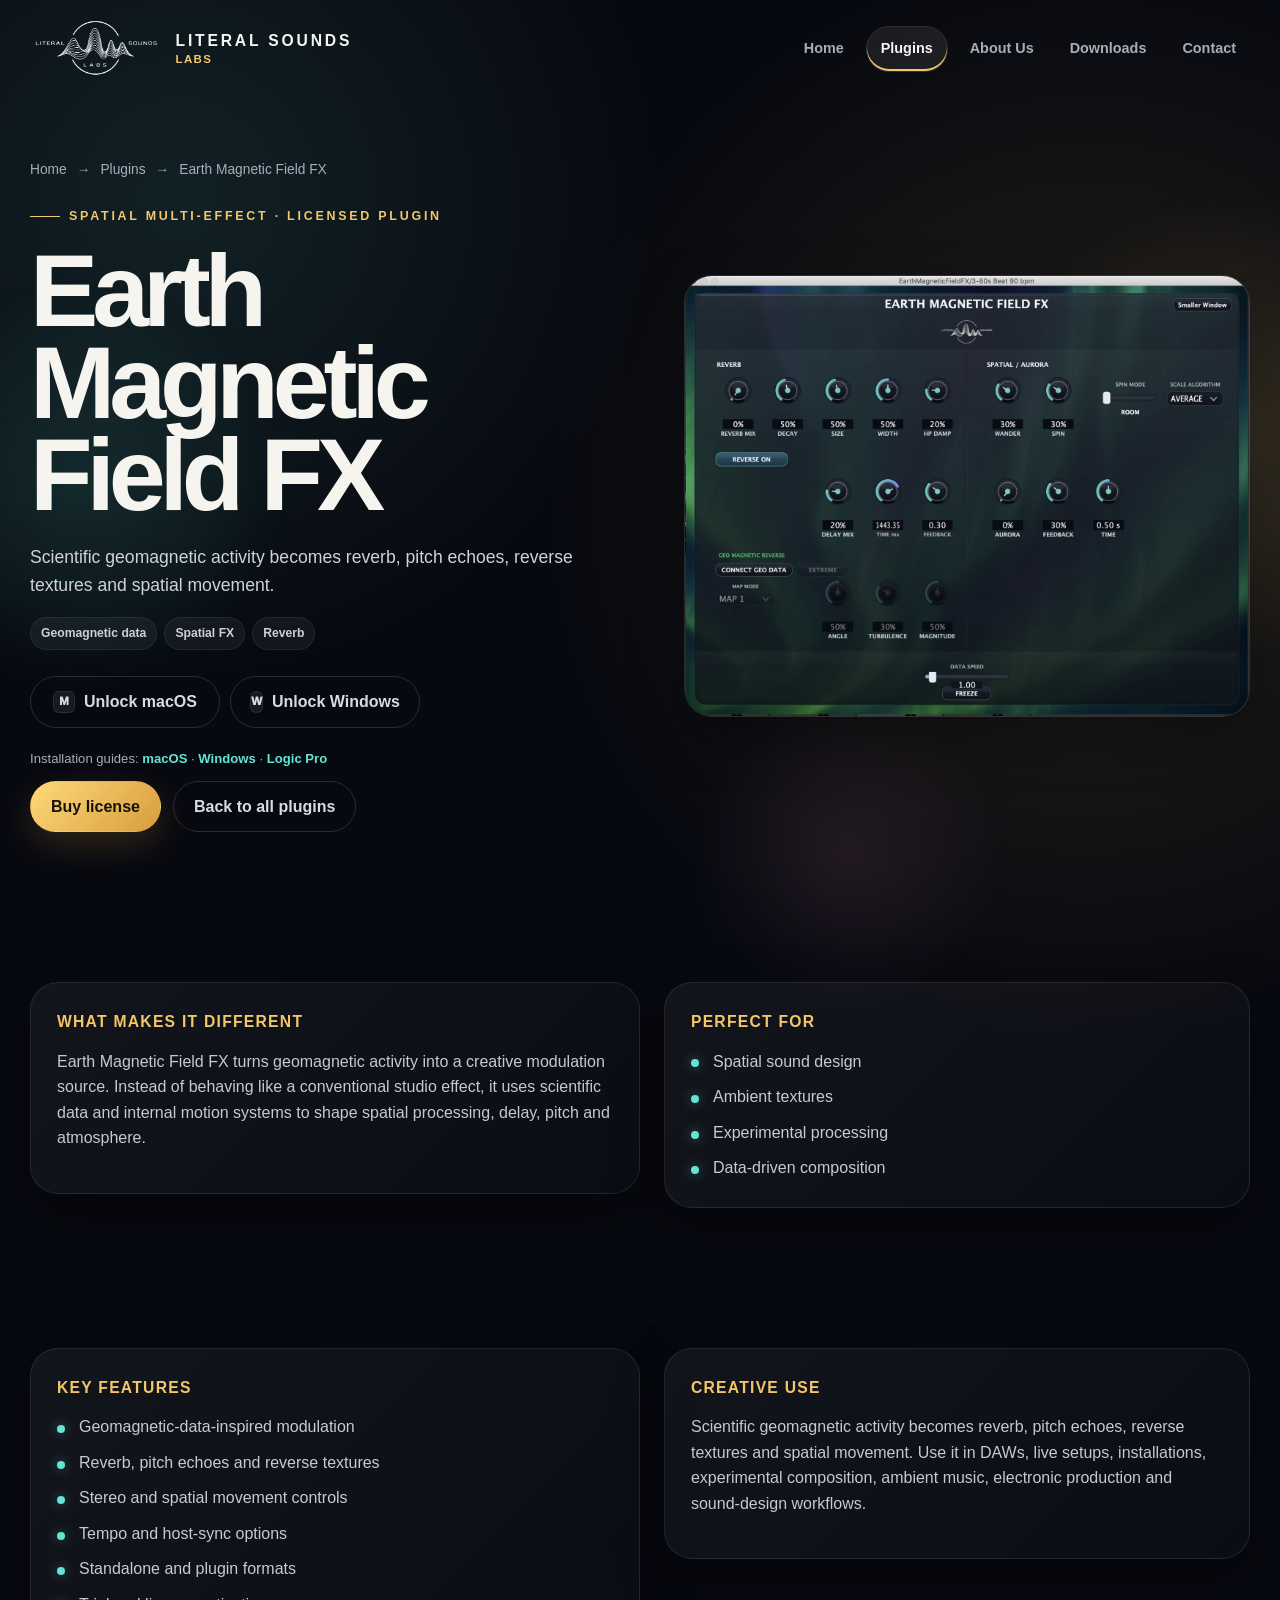
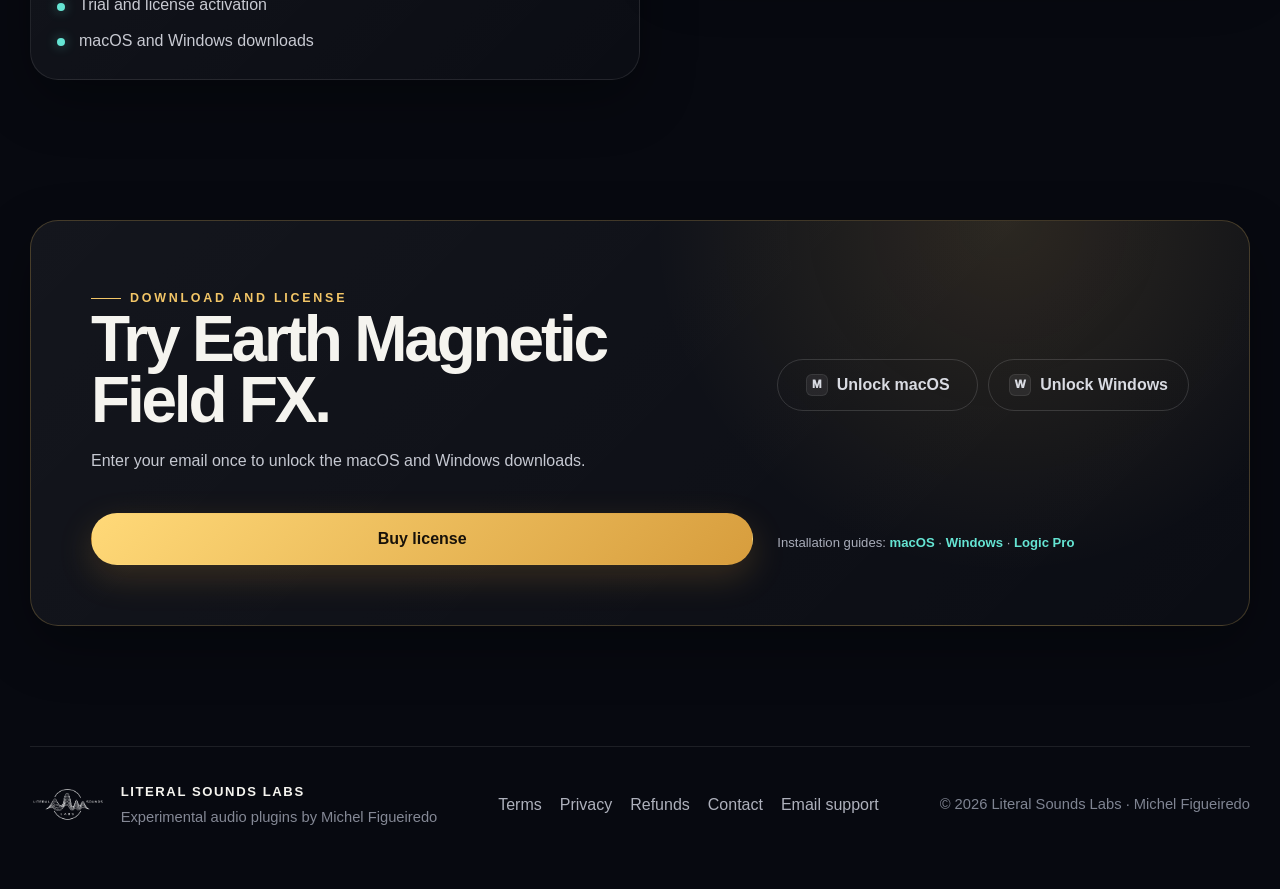
==== commit 8fad52aa: "Add files via upload" ====
--- a/plugins/emf-fx/index.html
+++ b/plugins/emf-fx/index.html
@@ -1,7 +1,7 @@
 <!DOCTYPE html>
 
 <html lang="en"><head><meta charset="utf-8"/><meta content="width=device-width, initial-scale=1" name="viewport"/><meta content="#090b12" name="theme-color"/><meta content="Scientific geomagnetic activity becomes reverb, pitch echoes, reverse textures and spatial movement." name="description"/><meta content="Earth Magnetic Field FX — Literal Sounds Labs" property="og:title"/><meta content="Scientific geomagnetic activity becomes reverb, pitch echoes, reverse textures and spatial movement." property="og:description"/><meta content="website" property="og:type"/><title>Earth Magnetic Field FX — Literal Sounds Labs</title><link href="../../favicon.svg" rel="icon" type="image/svg+xml"/><link href="../../assets/styles.css?v=20260713-legal-contact-fix" rel="stylesheet"/></head>
-<body><header class="site-header" id="siteHeader"><nav aria-label="Main navigation" class="nav"><a aria-label="Literal Sounds Labs home" class="brand" href="../../index.html"><img alt="Literal Sounds Labs logo" class="brand-logo" src="../../literalSoundsLogo.png"/><span class="brand-label"><strong>Literal Sounds</strong><span>Labs</span></span></a><div class="nav-links"><a href="../../index.html#plugins">Plugins</a><a class="optional-link" href="../../index.html#about">About Us</a><a class="optional-link" href="../../index.html#downloads">Downloads</a><a class="contact-nav-link" href="../../contact.html">Contact</a></div></nav></header>
+<body><header class="site-header" id="siteHeader"><nav aria-label="Main navigation" class="nav"><a aria-label="Literal Sounds Labs home" class="brand" href="../../index.html"><img alt="Literal Sounds Labs logo" class="brand-logo" src="../../literalSoundsLogo.png"/><span class="brand-label"><strong>Literal Sounds</strong><span>Labs</span></span></a><div class="nav-links"><a data-nav="home" href="../../index.html">Home</a><a aria-current="page" data-nav="plugins" href="../../index.html#plugins">Plugins</a><a class="optional-link" data-nav="about" href="../../index.html#about">About Us</a><a class="optional-link" data-nav="downloads" href="../../index.html#downloads">Downloads</a><a class="contact-nav-link" data-nav="contact" href="../../contact.html">Contact</a></div></nav></header>
 <section class="hero product-hero"><div class="orb orb-a"></div><div class="orb orb-b"></div><div class="orb orb-c"></div><div class="product-grid reveal"><div class="product-copy"><div class="breadcrumb"><a href="../../index.html">Home</a><span>→</span><a href="../../index.html#plugins">Plugins</a><span>→</span><span>Earth Magnetic Field FX</span></div><span class="eyebrow">Spatial multi-effect · Licensed plugin</span><h1>Earth Magnetic Field FX</h1><p class="lede">Scientific geomagnetic activity becomes reverb, pitch echoes, reverse textures and spatial movement.</p><div class="chips"><span class="chip">Geomagnetic data</span><span class="chip">Spatial FX</span><span class="chip">Reverb</span></div><div class="actions"><div class="platform-downloads">
 <button class="btn btn-ghost platform-button" data-download-trigger="" data-href="https://downloads.literalsoundslabs.com/downloads/Mac/EarthMagneticFieldFX/EarthMagneticFieldFX-MacOS.zip" data-locked-label="Unlock macOS" data-platform="macos" data-unlocked-label="Download macOS" type="button">Unlock macOS</button>
 <button class="btn btn-ghost platform-button" data-download-trigger="" data-href="https://downloads.literalsoundslabs.com/downloads/Windows/EarthMagneticFieldFX/EarthMagneticFieldFX-Windows.zip" data-locked-label="Unlock Windows" data-platform="windows" data-unlocked-label="Download Windows" type="button">Unlock Windows</button>
@@ -10,5 +10,5 @@
 <button class="btn btn-ghost platform-button" data-download-trigger="" data-href="https://downloads.literalsoundslabs.com/downloads/Mac/EarthMagneticFieldFX/EarthMagneticFieldFX-MacOS.zip" data-locked-label="Unlock macOS" data-platform="macos" data-unlocked-label="Download macOS" type="button">Unlock macOS</button>
 <button class="btn btn-ghost platform-button" data-download-trigger="" data-href="https://downloads.literalsoundslabs.com/downloads/Windows/EarthMagneticFieldFX/EarthMagneticFieldFX-Windows.zip" data-locked-label="Unlock Windows" data-platform="windows" data-unlocked-label="Download Windows" type="button">Unlock Windows</button>
 </div><a class="btn btn-primary" href="https://payhip.com/b/wJB0x" rel="noopener" target="_blank">Buy license</a><div class="installation-links">Installation guides: <a download="" href="../../downloads/guides/INSTALL-macOS.txt">macOS</a> · <a download="" href="../../downloads/guides/INSTALL-Windows.txt">Windows</a> · <a download="" href="../../downloads/guides/SETUP-Logic-Pro.txt">Logic Pro</a></div></div></div></section></main>
-<footer><div class="footer-inner"><div class="footer-brand"><img alt="Literal Sounds Labs logo" src="../../literalSoundsLogo.png"/><div class="footer-brand-text"><strong>Literal Sounds Labs</strong><span>Experimental audio plugins by Michel Figueiredo</span></div></div><div class="footer-links"><a href="../../terms.html">Terms</a><a href="../../privacy.html">Privacy</a><a href="../../refund.html">Refunds</a><a href="../../contact.html">Contact</a><a href="mailto:support@literalsoundslabs.com" target="_blank" rel="noopener noreferrer">Email support</a></div><div class="footer-meta">© <span id="year"></span> Literal Sounds Labs · Michel Figueiredo</div></div></footer>
+<footer><div class="footer-inner"><div class="footer-brand"><img alt="Literal Sounds Labs logo" src="../../literalSoundsLogo.png"/><div class="footer-brand-text"><strong>Literal Sounds Labs</strong><span>Experimental audio plugins by Michel Figueiredo</span></div></div><div class="footer-links"><a href="../../terms.html">Terms</a><a href="../../privacy.html">Privacy</a><a href="../../refund.html">Refunds</a><a href="../../contact.html">Contact</a><a href="mailto:support@literalsoundslabs.com" rel="noopener noreferrer" target="_blank">Email support</a></div><div class="footer-meta">© <span id="year"></span> Literal Sounds Labs · Michel Figueiredo</div></div></footer>
 <dialog aria-labelledby="unlockDialogTitle" id="unlockDialog"><button aria-label="Close email form" class="dialog-close" type="button">×</button><div class="unlock-content"><span class="eyebrow">Download access</span><h2 id="unlockDialogTitle">Unlock the plugins.</h2><p>Enter your email once to reveal the macOS and Windows download buttons across the entire website.</p><form class="email-form" id="emailForm"><label for="emailInput">Email address</label><input autocomplete="email" id="emailInput" name="email" placeholder="you@example.com" required="" type="email"/><button class="btn btn-primary" id="submitEmail" type="submit">Unlock downloads</button><p class="form-note">By continuing, you agree that Literal Sounds Labs may store this email for download access and occasional product news.</p><p aria-live="polite" class="form-message" id="formMessage"></p></form></div></dialog><script src="../../assets/site.js"></script></body></html>
--- a/assets/styles.css
+++ b/assets/styles.css
@@ -417,6 +417,7 @@
   color: var(--text);
   background: rgba(255,255,255,.075);
   border: 1px solid rgba(255,255,255,.08);
+  box-shadow: inset 0 -2px 0 var(--gold);
 }
 .contact-page { min-height: 72vh; }
 .contact-hero { padding-top: clamp(78px, 9vw, 132px); padding-bottom: 34px; }
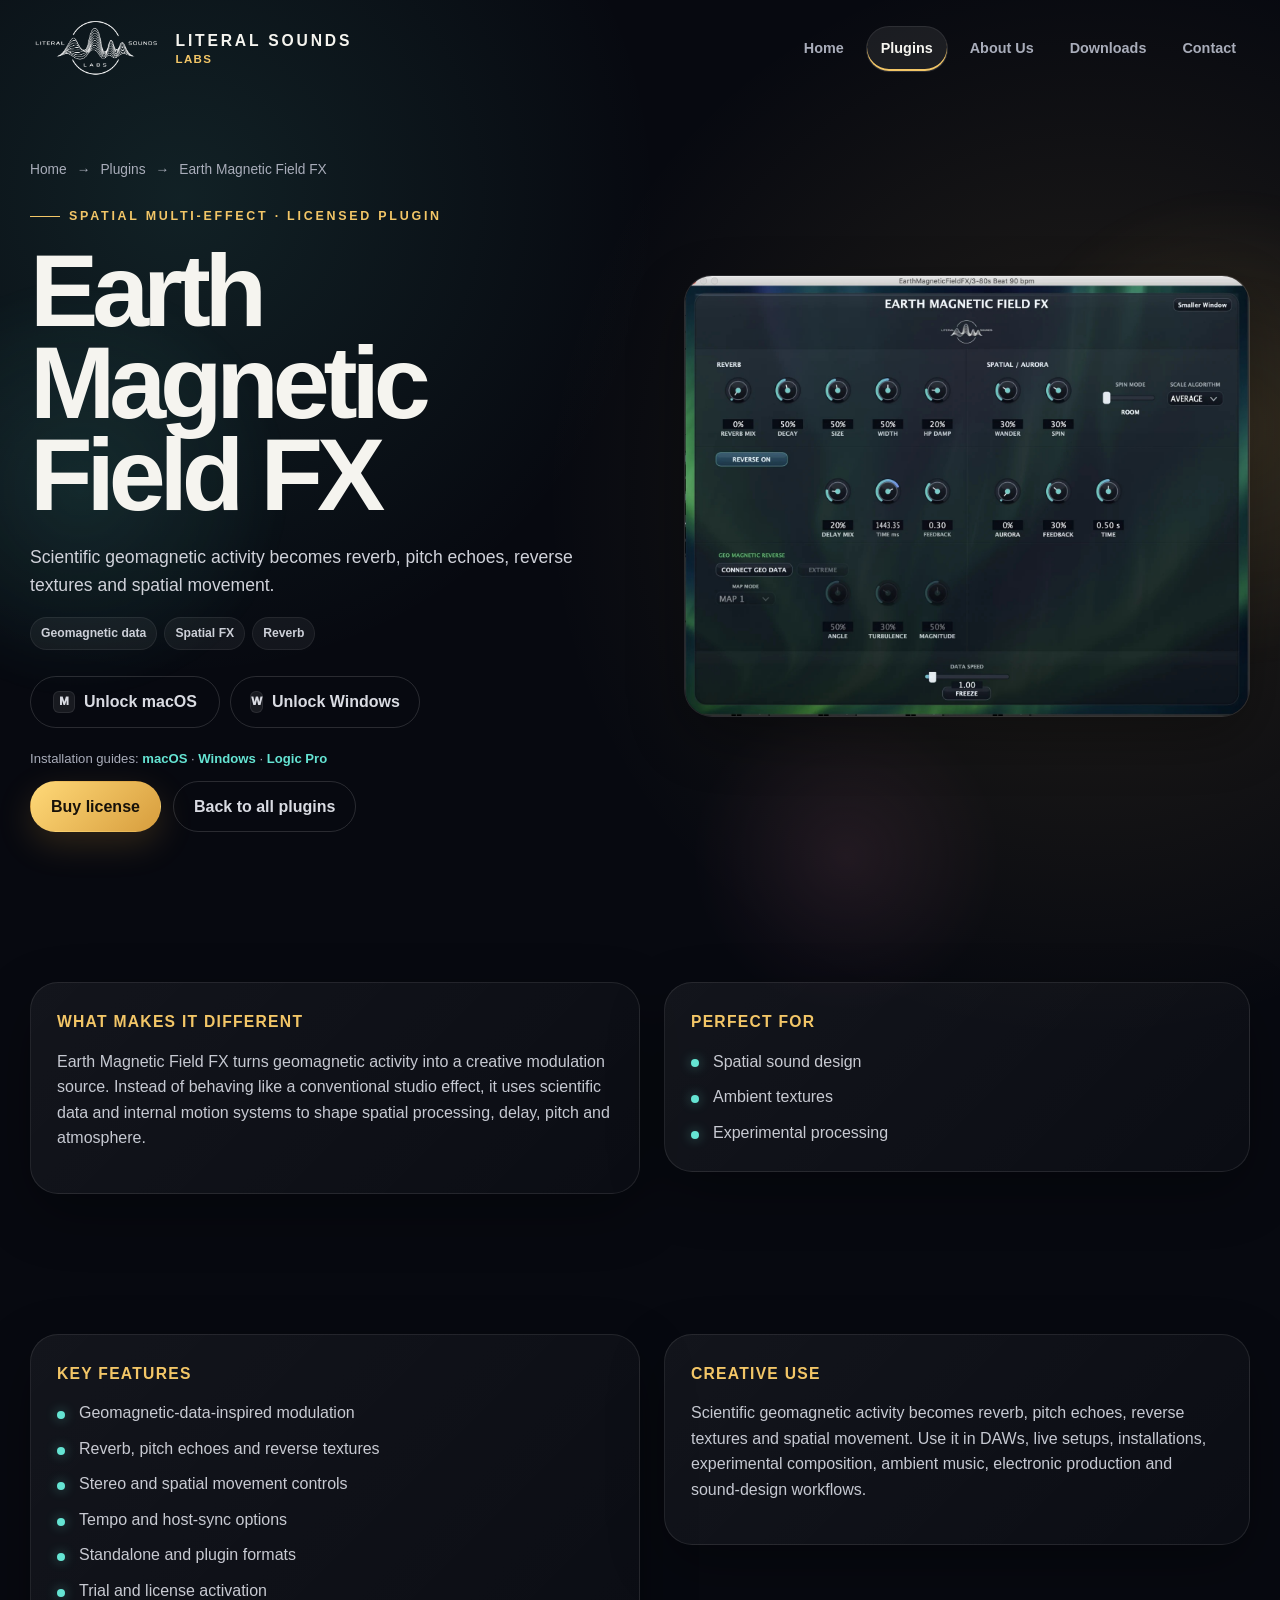
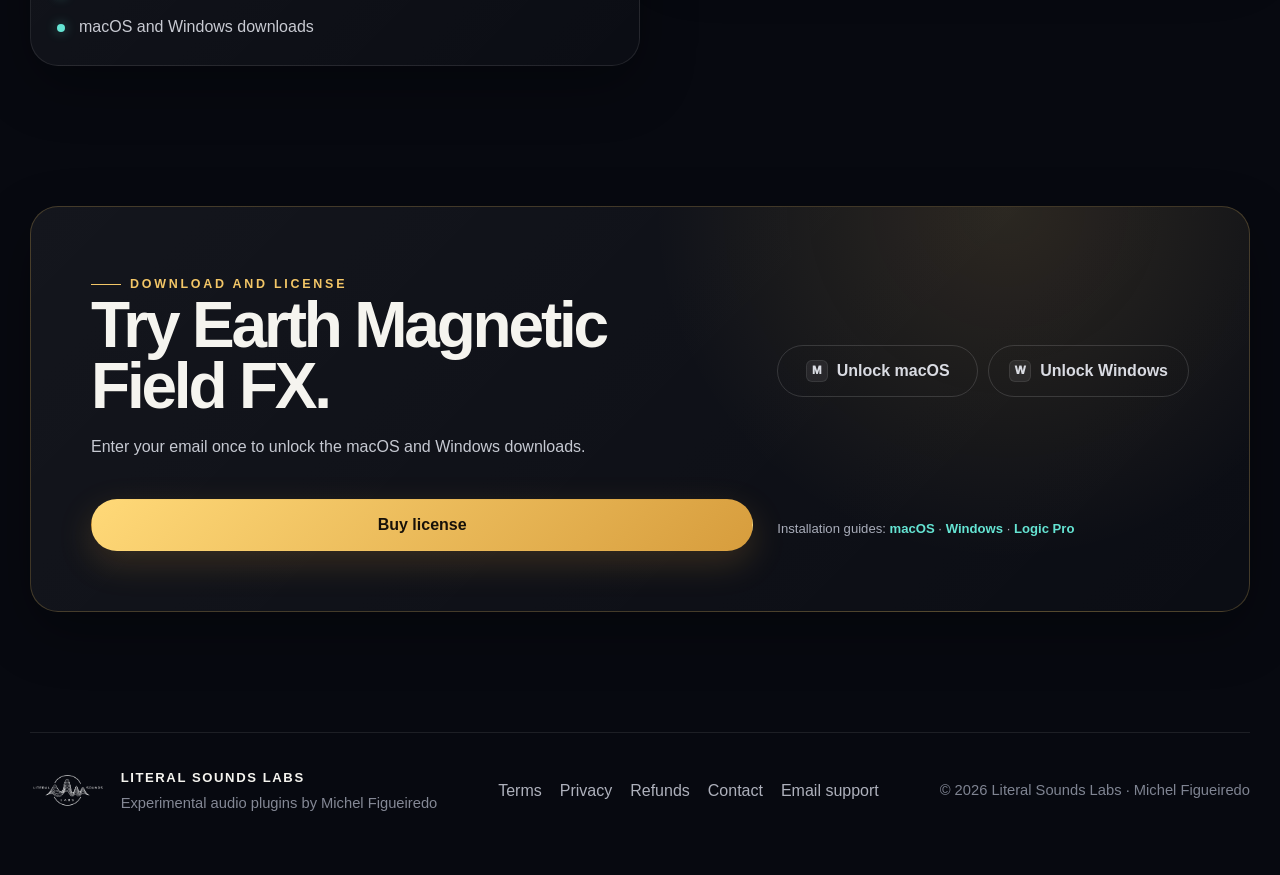
==== commit ac730a32: "Update index.html" ====
--- a/plugins/emf-fx/index.html
+++ b/plugins/emf-fx/index.html
@@ -1,14 +1,14 @@
 <!DOCTYPE html>
 
 <html lang="en"><head><meta charset="utf-8"/><meta content="width=device-width, initial-scale=1" name="viewport"/><meta content="#090b12" name="theme-color"/><meta content="Scientific geomagnetic activity becomes reverb, pitch echoes, reverse textures and spatial movement." name="description"/><meta content="Earth Magnetic Field FX — Literal Sounds Labs" property="og:title"/><meta content="Scientific geomagnetic activity becomes reverb, pitch echoes, reverse textures and spatial movement." property="og:description"/><meta content="website" property="og:type"/><title>Earth Magnetic Field FX — Literal Sounds Labs</title><link href="../../favicon.svg" rel="icon" type="image/svg+xml"/><link href="../../assets/styles.css?v=20260713-legal-contact-fix" rel="stylesheet"/></head>
-<body><header class="site-header" id="siteHeader"><nav aria-label="Main navigation" class="nav"><a aria-label="Literal Sounds Labs home" class="brand" href="../../index.html"><img alt="Literal Sounds Labs logo" class="brand-logo" src="../../literalSoundsLogo.png"/><span class="brand-label"><strong>Literal Sounds</strong><span>Labs</span></span></a><div class="nav-links"><a data-nav="home" href="../../index.html">Home</a><a aria-current="page" data-nav="plugins" href="../../index.html#plugins">Plugins</a><a class="optional-link" data-nav="about" href="../../index.html#about">About Us</a><a class="optional-link" data-nav="downloads" href="../../index.html#downloads">Downloads</a><a class="contact-nav-link" data-nav="contact" href="../../contact.html">Contact</a></div></nav></header>
+<body><header class="site-header" id="siteHeader"><nav aria-label="Main navigation" class="nav"><a aria-label="Literal Sounds Labs home" class="brand" href="../../index.html"><img alt="Literal Sounds Labs logo" class="brand-logo" src="../../literalSoundsLogo.png"/><span class="brand-label"><strong>Literal Sounds</strong><span>Labs</span></span></a><div class="nav-links"><a data-nav="home" href="../../index.html">Home</a><a data-nav="plugins" href="../../index.html#plugins">Plugins</a><a class="optional-link" data-nav="about" href="../../index.html#about">About Us</a><a class="optional-link" data-nav="downloads" href="../../index.html#downloads">Downloads</a><a class="contact-nav-link" data-nav="contact" href="../../contact.html">Contact</a></div></nav></header>
 <section class="hero product-hero"><div class="orb orb-a"></div><div class="orb orb-b"></div><div class="orb orb-c"></div><div class="product-grid reveal"><div class="product-copy"><div class="breadcrumb"><a href="../../index.html">Home</a><span>→</span><a href="../../index.html#plugins">Plugins</a><span>→</span><span>Earth Magnetic Field FX</span></div><span class="eyebrow">Spatial multi-effect · Licensed plugin</span><h1>Earth Magnetic Field FX</h1><p class="lede">Scientific geomagnetic activity becomes reverb, pitch echoes, reverse textures and spatial movement.</p><div class="chips"><span class="chip">Geomagnetic data</span><span class="chip">Spatial FX</span><span class="chip">Reverb</span></div><div class="actions"><div class="platform-downloads">
 <button class="btn btn-ghost platform-button" data-download-trigger="" data-href="https://downloads.literalsoundslabs.com/downloads/Mac/EarthMagneticFieldFX/EarthMagneticFieldFX-MacOS.zip" data-locked-label="Unlock macOS" data-platform="macos" data-unlocked-label="Download macOS" type="button">Unlock macOS</button>
 <button class="btn btn-ghost platform-button" data-download-trigger="" data-href="https://downloads.literalsoundslabs.com/downloads/Windows/EarthMagneticFieldFX/EarthMagneticFieldFX-Windows.zip" data-locked-label="Unlock Windows" data-platform="windows" data-unlocked-label="Download Windows" type="button">Unlock Windows</button>
 </div><div class="installation-links">Installation guides: <a download="" href="../../downloads/guides/INSTALL-macOS.txt">macOS</a> · <a download="" href="../../downloads/guides/INSTALL-Windows.txt">Windows</a> · <a download="" href="../../downloads/guides/SETUP-Logic-Pro.txt">Logic Pro</a></div><a class="btn btn-primary" href="https://payhip.com/b/wJB0x" rel="noopener" target="_blank">Buy license</a><a class="btn btn-ghost" href="../../index.html#plugins">Back to all plugins</a></div></div><div class="product-frame reveal"><img alt="Earth Magnetic Field FX plugin interface" src="../../assets/emf-fx.jpg"/></div></div></section>
-<main class="page-shell"><section class="section-tight"><div class="section-inner content-grid"><div class="panel reveal"><h3>What makes it different</h3><p>Earth Magnetic Field FX turns geomagnetic activity into a creative modulation source. Instead of behaving like a conventional studio effect, it uses scientific data and internal motion systems to shape spatial processing, delay, pitch and atmosphere.</p></div><div class="panel reveal"><h3>Perfect for</h3><ul class="usage-list"><li>Spatial sound design</li><li>Ambient textures</li><li>Experimental processing</li><li>Data-driven composition</li></ul></div></div></section><section class="section-tight"><div class="section-inner content-grid"><div class="panel reveal"><h3>Key features</h3><ul class="feature-list"><li>Geomagnetic-data-inspired modulation</li><li>Reverb, pitch echoes and reverse textures</li><li>Stereo and spatial movement controls</li><li>Tempo and host-sync options</li><li>Standalone and plugin formats</li><li>Trial and license activation</li><li>macOS and Windows downloads</li></ul></div><div class="panel reveal"><h3>Creative use</h3><p>Scientific geomagnetic activity becomes reverb, pitch echoes, reverse textures and spatial movement. Use it in DAWs, live setups, installations, experimental composition, ambient music, electronic production and sound-design workflows.</p></div></div></section><section class="section-tight"><div class="section-inner"><div class="unlock-cta reveal"><div><span class="eyebrow">Download and license</span><h2 id="unlockTitle">Try Earth Magnetic Field FX.</h2><p id="unlockText">Enter your email once to unlock the macOS and Windows downloads.</p></div><div class="platform-downloads">
+<main class="page-shell"><section class="section-tight"><div class="section-inner content-grid"><div class="panel reveal"><h3>What makes it different</h3><p>Earth Magnetic Field FX turns geomagnetic activity into a creative modulation source. Instead of behaving like a conventional studio effect, it uses scientific data and internal motion systems to shape spatial processing, delay, pitch and atmosphere.</p></div><div class="panel reveal"><h3>Perfect for</h3><ul class="usage-list"><li>Spatial sound design</li><li>Ambient textures</li><li>Experimental processing</li></ul></div></div></section><section class="section-tight"><div class="section-inner content-grid"><div class="panel reveal"><h3>Key features</h3><ul class="feature-list"><li>Geomagnetic-data-inspired modulation</li><li>Reverb, pitch echoes and reverse textures</li><li>Stereo and spatial movement controls</li><li>Tempo and host-sync options</li><li>Standalone and plugin formats</li><li>Trial and license activation</li><li>macOS and Windows downloads</li></ul></div><div class="panel reveal"><h3>Creative use</h3><p>Scientific geomagnetic activity becomes reverb, pitch echoes, reverse textures and spatial movement. Use it in DAWs, live setups, installations, experimental composition, ambient music, electronic production and sound-design workflows.</p></div></div></section><section class="section-tight"><div class="section-inner"><div class="unlock-cta reveal"><div><span class="eyebrow">Download and license</span><h2 id="unlockTitle">Try Earth Magnetic Field FX.</h2><p id="unlockText">Enter your email once to unlock the macOS and Windows downloads.</p></div><div class="platform-downloads">
 <button class="btn btn-ghost platform-button" data-download-trigger="" data-href="https://downloads.literalsoundslabs.com/downloads/Mac/EarthMagneticFieldFX/EarthMagneticFieldFX-MacOS.zip" data-locked-label="Unlock macOS" data-platform="macos" data-unlocked-label="Download macOS" type="button">Unlock macOS</button>
 <button class="btn btn-ghost platform-button" data-download-trigger="" data-href="https://downloads.literalsoundslabs.com/downloads/Windows/EarthMagneticFieldFX/EarthMagneticFieldFX-Windows.zip" data-locked-label="Unlock Windows" data-platform="windows" data-unlocked-label="Download Windows" type="button">Unlock Windows</button>
 </div><a class="btn btn-primary" href="https://payhip.com/b/wJB0x" rel="noopener" target="_blank">Buy license</a><div class="installation-links">Installation guides: <a download="" href="../../downloads/guides/INSTALL-macOS.txt">macOS</a> · <a download="" href="../../downloads/guides/INSTALL-Windows.txt">Windows</a> · <a download="" href="../../downloads/guides/SETUP-Logic-Pro.txt">Logic Pro</a></div></div></div></section></main>
 <footer><div class="footer-inner"><div class="footer-brand"><img alt="Literal Sounds Labs logo" src="../../literalSoundsLogo.png"/><div class="footer-brand-text"><strong>Literal Sounds Labs</strong><span>Experimental audio plugins by Michel Figueiredo</span></div></div><div class="footer-links"><a href="../../terms.html">Terms</a><a href="../../privacy.html">Privacy</a><a href="../../refund.html">Refunds</a><a href="../../contact.html">Contact</a><a href="mailto:support@literalsoundslabs.com" rel="noopener noreferrer" target="_blank">Email support</a></div><div class="footer-meta">© <span id="year"></span> Literal Sounds Labs · Michel Figueiredo</div></div></footer>
-<dialog aria-labelledby="unlockDialogTitle" id="unlockDialog"><button aria-label="Close email form" class="dialog-close" type="button">×</button><div class="unlock-content"><span class="eyebrow">Download access</span><h2 id="unlockDialogTitle">Unlock the plugins.</h2><p>Enter your email once to reveal the macOS and Windows download buttons across the entire website.</p><form class="email-form" id="emailForm"><label for="emailInput">Email address</label><input autocomplete="email" id="emailInput" name="email" placeholder="you@example.com" required="" type="email"/><button class="btn btn-primary" id="submitEmail" type="submit">Unlock downloads</button><p class="form-note">By continuing, you agree that Literal Sounds Labs may store this email for download access and occasional product news.</p><p aria-live="polite" class="form-message" id="formMessage"></p></form></div></dialog><script src="../../assets/site.js"></script></body></html>
+<dialog aria-labelledby="unlockDialogTitle" id="unlockDialog"><button aria-label="Close email form" class="dialog-close" type="button">×</button><div class="unlock-content"><span class="eyebrow">Download access</span><h2 id="unlockDialogTitle">Unlock the plugins.</h2><p>Enter your email once to reveal the macOS and Windows download buttons across the entire website.</p><form class="email-form" id="emailForm"><label for="emailInput">Email address</label><input autocomplete="email" id="emailInput" name="email" placeholder="you@example.com" required="" type="email"/><button class="btn btn-primary" id="submitEmail" type="submit">Unlock downloads</button><p class="form-note">By continuing, you agree that Literal Sounds Labs may store this email for download access and occasional product news.</p><p aria-live="polite" class="form-message" id="formMessage"></p></form></div></dialog><script src="../../assets/site.js?v=20260713-2"></script></body></html>
--- a/assets/styles.css
+++ b/assets/styles.css
@@ -413,7 +413,8 @@
 }
 
 /* Contact page */
-.nav-links a[aria-current="page"] {
+.nav-links a[aria-current="page"],
+.nav-links a.is-active {
   color: var(--text);
   background: rgba(255,255,255,.075);
   border: 1px solid rgba(255,255,255,.08);
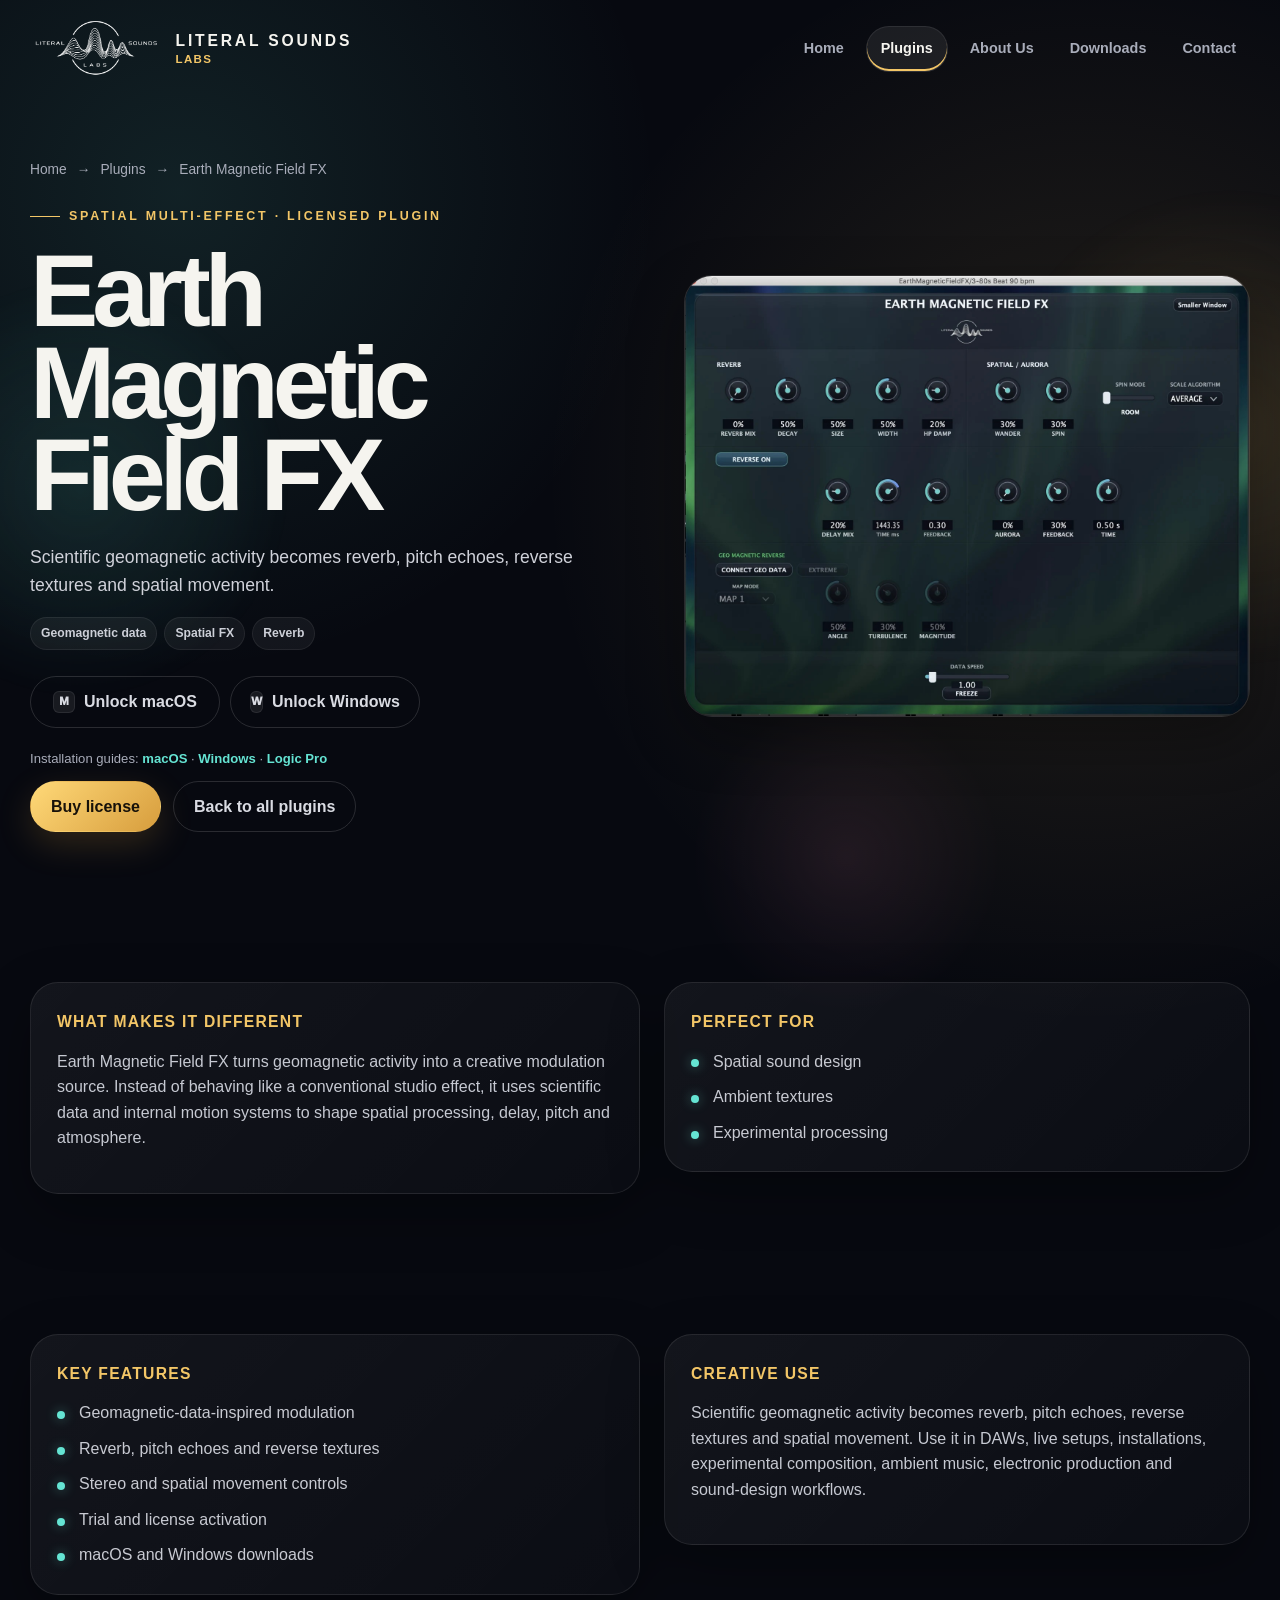
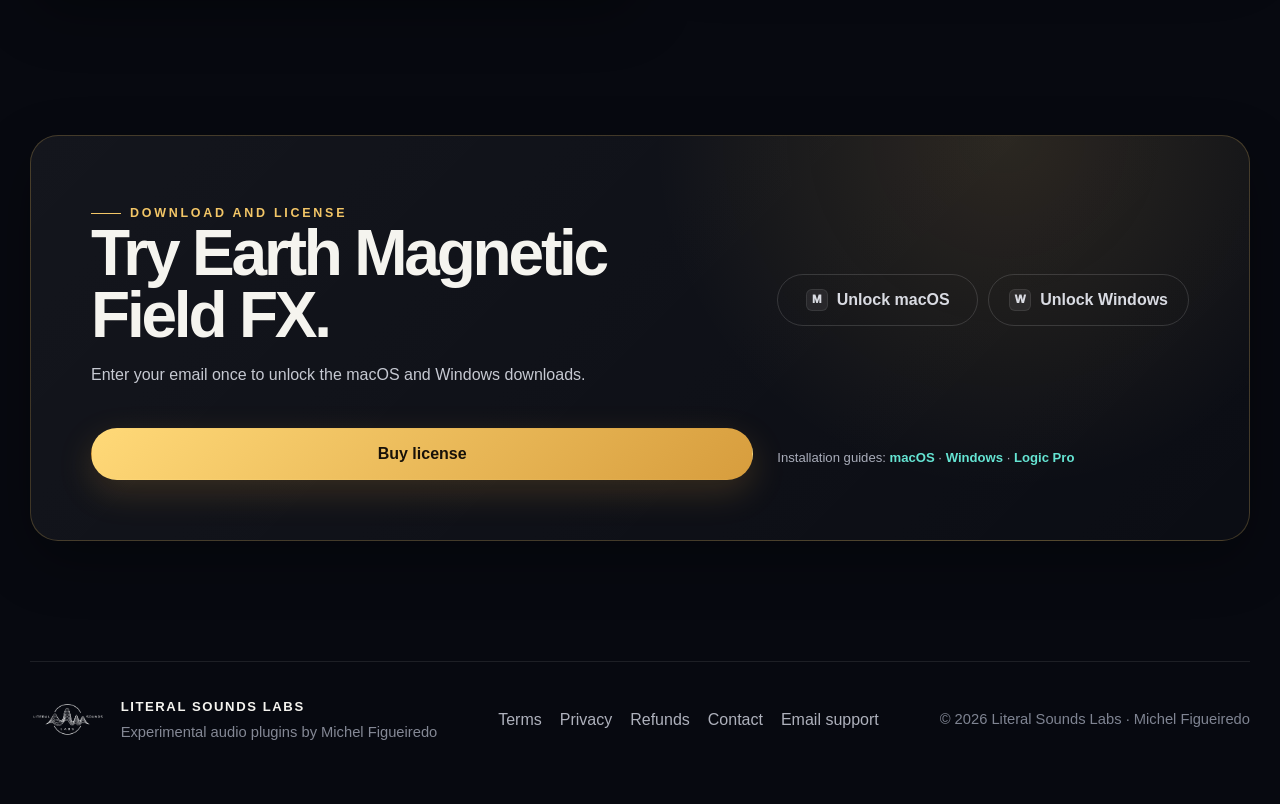
==== commit ce6a0b12: "Update index.html" ====
--- a/plugins/emf-fx/index.html
+++ b/plugins/emf-fx/index.html
@@ -6,7 +6,7 @@
 <button class="btn btn-ghost platform-button" data-download-trigger="" data-href="https://downloads.literalsoundslabs.com/downloads/Mac/EarthMagneticFieldFX/EarthMagneticFieldFX-MacOS.zip" data-locked-label="Unlock macOS" data-platform="macos" data-unlocked-label="Download macOS" type="button">Unlock macOS</button>
 <button class="btn btn-ghost platform-button" data-download-trigger="" data-href="https://downloads.literalsoundslabs.com/downloads/Windows/EarthMagneticFieldFX/EarthMagneticFieldFX-Windows.zip" data-locked-label="Unlock Windows" data-platform="windows" data-unlocked-label="Download Windows" type="button">Unlock Windows</button>
 </div><div class="installation-links">Installation guides: <a download="" href="../../downloads/guides/INSTALL-macOS.txt">macOS</a> · <a download="" href="../../downloads/guides/INSTALL-Windows.txt">Windows</a> · <a download="" href="../../downloads/guides/SETUP-Logic-Pro.txt">Logic Pro</a></div><a class="btn btn-primary" href="https://payhip.com/b/wJB0x" rel="noopener" target="_blank">Buy license</a><a class="btn btn-ghost" href="../../index.html#plugins">Back to all plugins</a></div></div><div class="product-frame reveal"><img alt="Earth Magnetic Field FX plugin interface" src="../../assets/emf-fx.jpg"/></div></div></section>
-<main class="page-shell"><section class="section-tight"><div class="section-inner content-grid"><div class="panel reveal"><h3>What makes it different</h3><p>Earth Magnetic Field FX turns geomagnetic activity into a creative modulation source. Instead of behaving like a conventional studio effect, it uses scientific data and internal motion systems to shape spatial processing, delay, pitch and atmosphere.</p></div><div class="panel reveal"><h3>Perfect for</h3><ul class="usage-list"><li>Spatial sound design</li><li>Ambient textures</li><li>Experimental processing</li></ul></div></div></section><section class="section-tight"><div class="section-inner content-grid"><div class="panel reveal"><h3>Key features</h3><ul class="feature-list"><li>Geomagnetic-data-inspired modulation</li><li>Reverb, pitch echoes and reverse textures</li><li>Stereo and spatial movement controls</li><li>Tempo and host-sync options</li><li>Standalone and plugin formats</li><li>Trial and license activation</li><li>macOS and Windows downloads</li></ul></div><div class="panel reveal"><h3>Creative use</h3><p>Scientific geomagnetic activity becomes reverb, pitch echoes, reverse textures and spatial movement. Use it in DAWs, live setups, installations, experimental composition, ambient music, electronic production and sound-design workflows.</p></div></div></section><section class="section-tight"><div class="section-inner"><div class="unlock-cta reveal"><div><span class="eyebrow">Download and license</span><h2 id="unlockTitle">Try Earth Magnetic Field FX.</h2><p id="unlockText">Enter your email once to unlock the macOS and Windows downloads.</p></div><div class="platform-downloads">
+<main class="page-shell"><section class="section-tight"><div class="section-inner content-grid"><div class="panel reveal"><h3>What makes it different</h3><p>Earth Magnetic Field FX turns geomagnetic activity into a creative modulation source. Instead of behaving like a conventional studio effect, it uses scientific data and internal motion systems to shape spatial processing, delay, pitch and atmosphere.</p></div><div class="panel reveal"><h3>Perfect for</h3><ul class="usage-list"><li>Spatial sound design</li><li>Ambient textures</li><li>Experimental processing</li></ul></div></div></section><section class="section-tight"><div class="section-inner content-grid"><div class="panel reveal"><h3>Key features</h3><ul class="feature-list"><li>Geomagnetic-data-inspired modulation</li><li>Reverb, pitch echoes and reverse textures</li><li>Stereo and spatial movement controls</li><li>Trial and license activation</li><li>macOS and Windows downloads</li></ul></div><div class="panel reveal"><h3>Creative use</h3><p>Scientific geomagnetic activity becomes reverb, pitch echoes, reverse textures and spatial movement. Use it in DAWs, live setups, installations, experimental composition, ambient music, electronic production and sound-design workflows.</p></div></div></section><section class="section-tight"><div class="section-inner"><div class="unlock-cta reveal"><div><span class="eyebrow">Download and license</span><h2 id="unlockTitle">Try Earth Magnetic Field FX.</h2><p id="unlockText">Enter your email once to unlock the macOS and Windows downloads.</p></div><div class="platform-downloads">
 <button class="btn btn-ghost platform-button" data-download-trigger="" data-href="https://downloads.literalsoundslabs.com/downloads/Mac/EarthMagneticFieldFX/EarthMagneticFieldFX-MacOS.zip" data-locked-label="Unlock macOS" data-platform="macos" data-unlocked-label="Download macOS" type="button">Unlock macOS</button>
 <button class="btn btn-ghost platform-button" data-download-trigger="" data-href="https://downloads.literalsoundslabs.com/downloads/Windows/EarthMagneticFieldFX/EarthMagneticFieldFX-Windows.zip" data-locked-label="Unlock Windows" data-platform="windows" data-unlocked-label="Download Windows" type="button">Unlock Windows</button>
 </div><a class="btn btn-primary" href="https://payhip.com/b/wJB0x" rel="noopener" target="_blank">Buy license</a><div class="installation-links">Installation guides: <a download="" href="../../downloads/guides/INSTALL-macOS.txt">macOS</a> · <a download="" href="../../downloads/guides/INSTALL-Windows.txt">Windows</a> · <a download="" href="../../downloads/guides/SETUP-Logic-Pro.txt">Logic Pro</a></div></div></div></section></main>
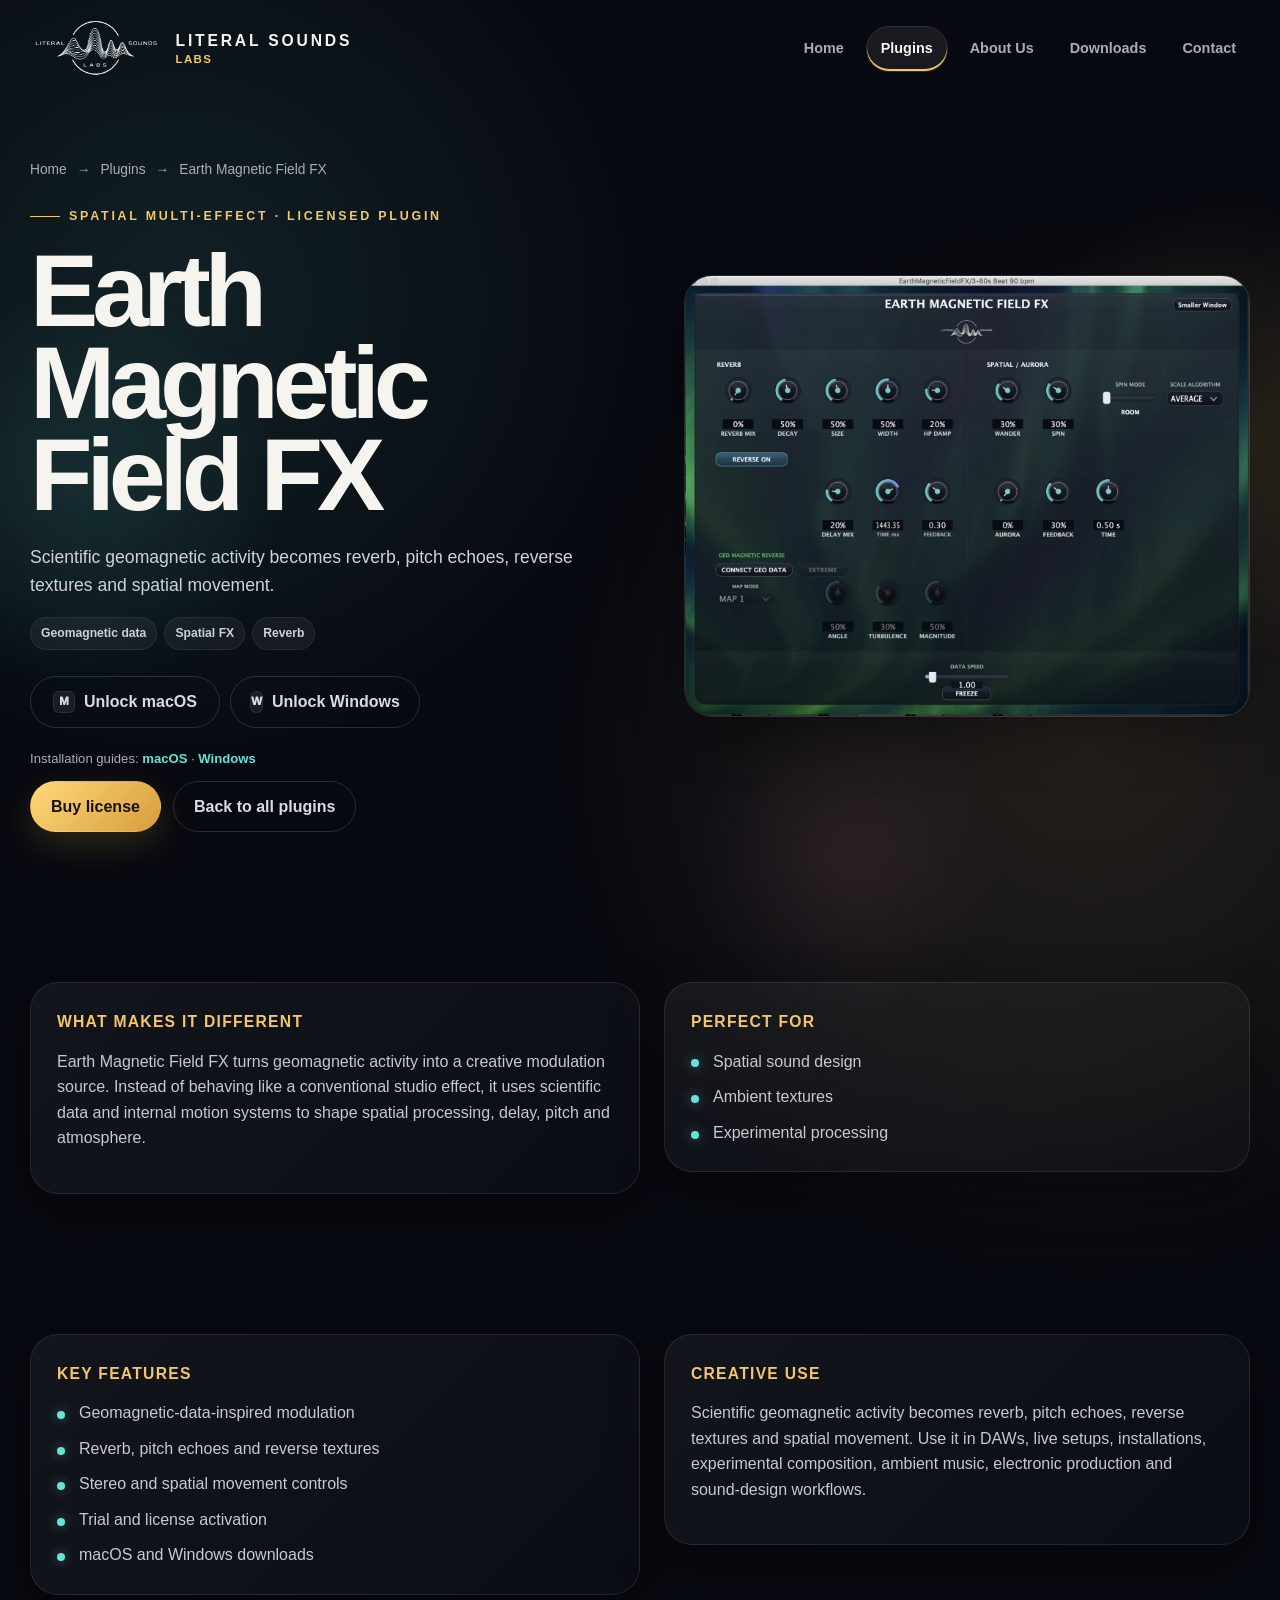
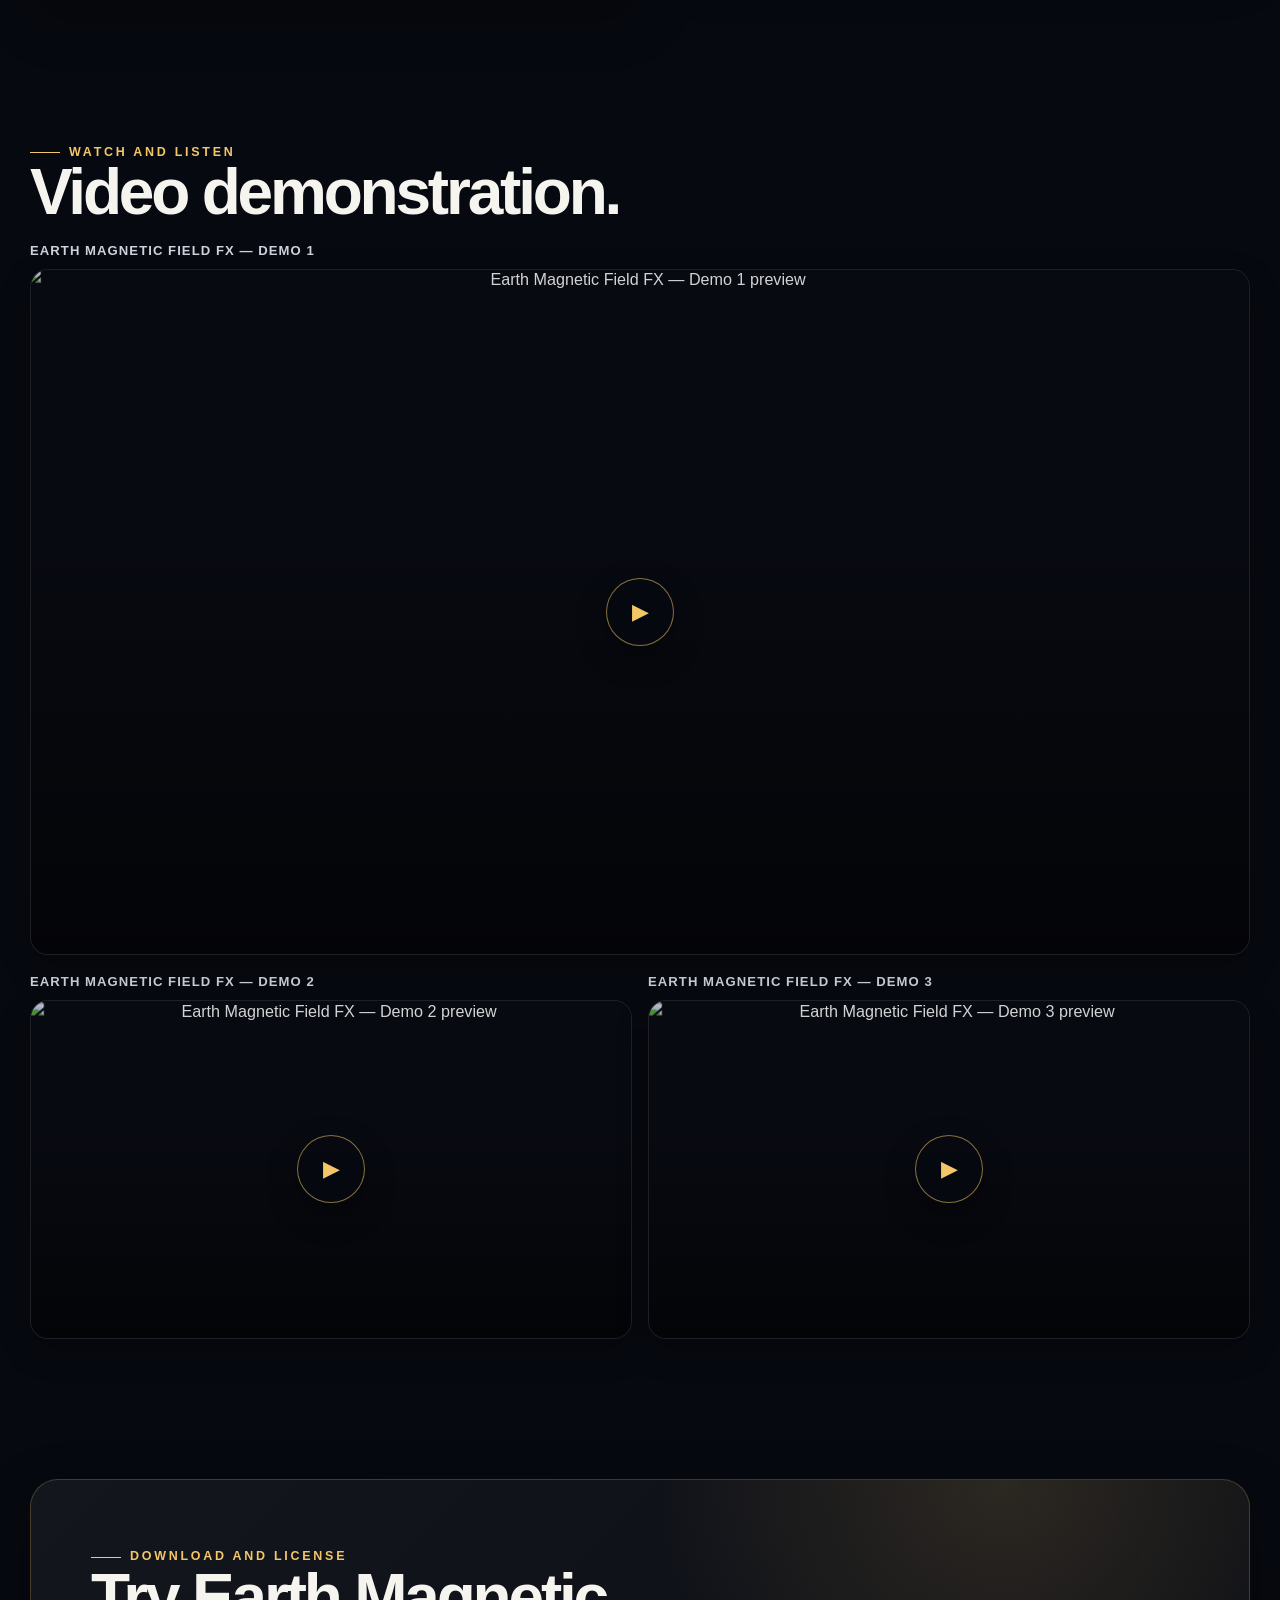
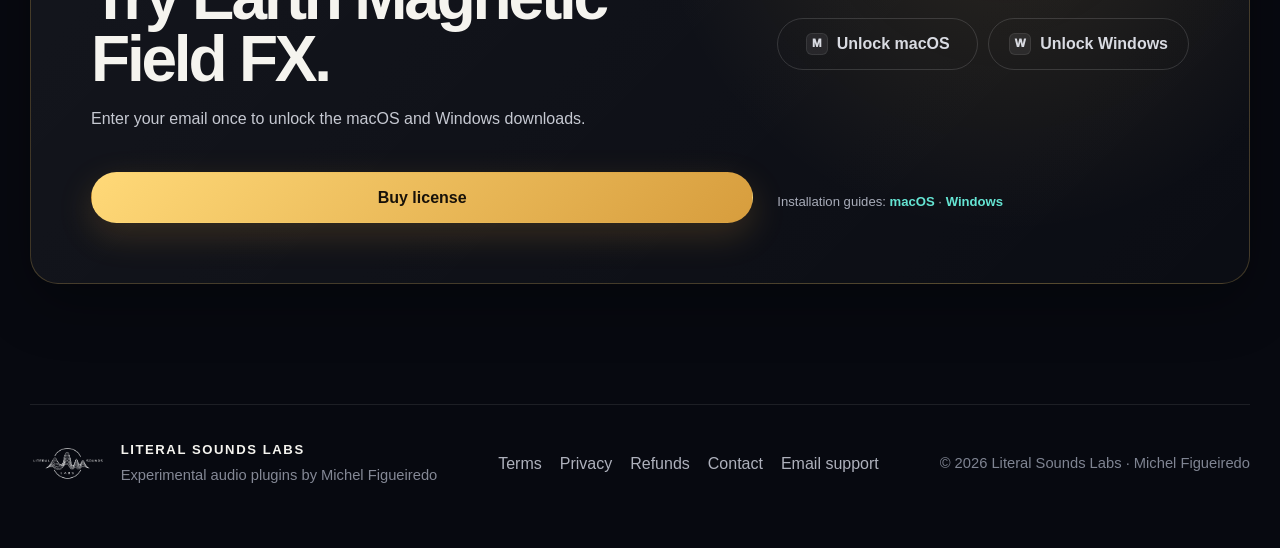
==== commit c48571fc: "Add files via upload" ====
--- a/plugins/emf-fx/index.html
+++ b/plugins/emf-fx/index.html
@@ -5,10 +5,10 @@
 <section class="hero product-hero"><div class="orb orb-a"></div><div class="orb orb-b"></div><div class="orb orb-c"></div><div class="product-grid reveal"><div class="product-copy"><div class="breadcrumb"><a href="../../index.html">Home</a><span>→</span><a href="../../index.html#plugins">Plugins</a><span>→</span><span>Earth Magnetic Field FX</span></div><span class="eyebrow">Spatial multi-effect · Licensed plugin</span><h1>Earth Magnetic Field FX</h1><p class="lede">Scientific geomagnetic activity becomes reverb, pitch echoes, reverse textures and spatial movement.</p><div class="chips"><span class="chip">Geomagnetic data</span><span class="chip">Spatial FX</span><span class="chip">Reverb</span></div><div class="actions"><div class="platform-downloads">
 <button class="btn btn-ghost platform-button" data-download-trigger="" data-href="https://downloads.literalsoundslabs.com/downloads/Mac/EarthMagneticFieldFX/EarthMagneticFieldFX-MacOS.zip" data-locked-label="Unlock macOS" data-platform="macos" data-unlocked-label="Download macOS" type="button">Unlock macOS</button>
 <button class="btn btn-ghost platform-button" data-download-trigger="" data-href="https://downloads.literalsoundslabs.com/downloads/Windows/EarthMagneticFieldFX/EarthMagneticFieldFX-Windows.zip" data-locked-label="Unlock Windows" data-platform="windows" data-unlocked-label="Download Windows" type="button">Unlock Windows</button>
-</div><div class="installation-links">Installation guides: <a download="" href="../../downloads/guides/INSTALL-macOS.txt">macOS</a> · <a download="" href="../../downloads/guides/INSTALL-Windows.txt">Windows</a> · <a download="" href="../../downloads/guides/SETUP-Logic-Pro.txt">Logic Pro</a></div><a class="btn btn-primary" href="https://payhip.com/b/wJB0x" rel="noopener" target="_blank">Buy license</a><a class="btn btn-ghost" href="../../index.html#plugins">Back to all plugins</a></div></div><div class="product-frame reveal"><img alt="Earth Magnetic Field FX plugin interface" src="../../assets/emf-fx.jpg"/></div></div></section>
-<main class="page-shell"><section class="section-tight"><div class="section-inner content-grid"><div class="panel reveal"><h3>What makes it different</h3><p>Earth Magnetic Field FX turns geomagnetic activity into a creative modulation source. Instead of behaving like a conventional studio effect, it uses scientific data and internal motion systems to shape spatial processing, delay, pitch and atmosphere.</p></div><div class="panel reveal"><h3>Perfect for</h3><ul class="usage-list"><li>Spatial sound design</li><li>Ambient textures</li><li>Experimental processing</li></ul></div></div></section><section class="section-tight"><div class="section-inner content-grid"><div class="panel reveal"><h3>Key features</h3><ul class="feature-list"><li>Geomagnetic-data-inspired modulation</li><li>Reverb, pitch echoes and reverse textures</li><li>Stereo and spatial movement controls</li><li>Trial and license activation</li><li>macOS and Windows downloads</li></ul></div><div class="panel reveal"><h3>Creative use</h3><p>Scientific geomagnetic activity becomes reverb, pitch echoes, reverse textures and spatial movement. Use it in DAWs, live setups, installations, experimental composition, ambient music, electronic production and sound-design workflows.</p></div></div></section><section class="section-tight"><div class="section-inner"><div class="unlock-cta reveal"><div><span class="eyebrow">Download and license</span><h2 id="unlockTitle">Try Earth Magnetic Field FX.</h2><p id="unlockText">Enter your email once to unlock the macOS and Windows downloads.</p></div><div class="platform-downloads">
+</div><div class="installation-links">Installation guides: <a download="" href="../../downloads/guides/INSTALL-macOS.txt">macOS</a> · <a download="" href="../../downloads/guides/INSTALL-Windows.txt">Windows</a></div><a class="btn btn-primary" href="https://payhip.com/b/wJB0x" rel="noopener" target="_blank">Buy license</a><a class="btn btn-ghost" href="../../index.html#plugins">Back to all plugins</a></div></div><div class="product-frame reveal"><img alt="Earth Magnetic Field FX plugin interface" src="../../assets/emf-fx.jpg"/></div></div></section>
+<main class="page-shell"><section class="section-tight"><div class="section-inner content-grid"><div class="panel reveal"><h3>What makes it different</h3><p>Earth Magnetic Field FX turns geomagnetic activity into a creative modulation source. Instead of behaving like a conventional studio effect, it uses scientific data and internal motion systems to shape spatial processing, delay, pitch and atmosphere.</p></div><div class="panel reveal"><h3>Perfect for</h3><ul class="usage-list"><li>Spatial sound design</li><li>Ambient textures</li><li>Experimental processing</li></ul></div></div></section><section class="section-tight"><div class="section-inner content-grid"><div class="panel reveal"><h3>Key features</h3><ul class="feature-list"><li>Geomagnetic-data-inspired modulation</li><li>Reverb, pitch echoes and reverse textures</li><li>Stereo and spatial movement controls</li><li>Trial and license activation</li><li>macOS and Windows downloads</li></ul></div><div class="panel reveal"><h3>Creative use</h3><p>Scientific geomagnetic activity becomes reverb, pitch echoes, reverse textures and spatial movement. Use it in DAWs, live setups, installations, experimental composition, ambient music, electronic production and sound-design workflows.</p></div></div></section><section class="section-tight video-demo-section"><div class="section-inner"><span class="eyebrow">Watch and listen</span><h2>Video demonstration.</h2><div class="video-gallery has-multiple"><div class="video-item"><div class="video-label">Earth Magnetic Field FX — Demo 1</div><div class="video-shell"><button aria-label="Play Earth Magnetic Field FX — Demo 1" class="video-preview" data-video-title="Earth Magnetic Field FX — Demo 1" data-youtube-id="V8H2O3ZehPI" type="button"><img alt="Earth Magnetic Field FX — Demo 1 preview" decoding="async" loading="lazy" src="https://i.ytimg.com/vi/V8H2O3ZehPI/hqdefault.jpg"/><span aria-hidden="true" class="video-play-icon">▶</span></button></div></div><div class="video-item"><div class="video-label">Earth Magnetic Field FX — Demo 2</div><div class="video-shell"><button aria-label="Play Earth Magnetic Field FX — Demo 2" class="video-preview" data-video-title="Earth Magnetic Field FX — Demo 2" data-youtube-id="TS7oUJ3puDY" type="button"><img alt="Earth Magnetic Field FX — Demo 2 preview" decoding="async" loading="lazy" src="https://i.ytimg.com/vi/TS7oUJ3puDY/hqdefault.jpg"/><span aria-hidden="true" class="video-play-icon">▶</span></button></div></div><div class="video-item"><div class="video-label">Earth Magnetic Field FX — Demo 3</div><div class="video-shell"><button aria-label="Play Earth Magnetic Field FX — Demo 3" class="video-preview" data-video-title="Earth Magnetic Field FX — Demo 3" data-youtube-id="Ak8tTLnRqJo" type="button"><img alt="Earth Magnetic Field FX — Demo 3 preview" decoding="async" loading="lazy" src="https://i.ytimg.com/vi/Ak8tTLnRqJo/hqdefault.jpg"/><span aria-hidden="true" class="video-play-icon">▶</span></button></div></div></div></div></section><section class="section-tight"><div class="section-inner"><div class="unlock-cta reveal"><div><span class="eyebrow">Download and license</span><h2 id="unlockTitle">Try Earth Magnetic Field FX.</h2><p id="unlockText">Enter your email once to unlock the macOS and Windows downloads.</p></div><div class="platform-downloads">
 <button class="btn btn-ghost platform-button" data-download-trigger="" data-href="https://downloads.literalsoundslabs.com/downloads/Mac/EarthMagneticFieldFX/EarthMagneticFieldFX-MacOS.zip" data-locked-label="Unlock macOS" data-platform="macos" data-unlocked-label="Download macOS" type="button">Unlock macOS</button>
 <button class="btn btn-ghost platform-button" data-download-trigger="" data-href="https://downloads.literalsoundslabs.com/downloads/Windows/EarthMagneticFieldFX/EarthMagneticFieldFX-Windows.zip" data-locked-label="Unlock Windows" data-platform="windows" data-unlocked-label="Download Windows" type="button">Unlock Windows</button>
-</div><a class="btn btn-primary" href="https://payhip.com/b/wJB0x" rel="noopener" target="_blank">Buy license</a><div class="installation-links">Installation guides: <a download="" href="../../downloads/guides/INSTALL-macOS.txt">macOS</a> · <a download="" href="../../downloads/guides/INSTALL-Windows.txt">Windows</a> · <a download="" href="../../downloads/guides/SETUP-Logic-Pro.txt">Logic Pro</a></div></div></div></section></main>
+</div><a class="btn btn-primary" href="https://payhip.com/b/wJB0x" rel="noopener" target="_blank">Buy license</a><div class="installation-links">Installation guides: <a download="" href="../../downloads/guides/INSTALL-macOS.txt">macOS</a> · <a download="" href="../../downloads/guides/INSTALL-Windows.txt">Windows</a></div></div></div></section></main>
 <footer><div class="footer-inner"><div class="footer-brand"><img alt="Literal Sounds Labs logo" src="../../literalSoundsLogo.png"/><div class="footer-brand-text"><strong>Literal Sounds Labs</strong><span>Experimental audio plugins by Michel Figueiredo</span></div></div><div class="footer-links"><a href="../../terms.html">Terms</a><a href="../../privacy.html">Privacy</a><a href="../../refund.html">Refunds</a><a href="../../contact.html">Contact</a><a href="mailto:support@literalsoundslabs.com" rel="noopener noreferrer" target="_blank">Email support</a></div><div class="footer-meta">© <span id="year"></span> Literal Sounds Labs · Michel Figueiredo</div></div></footer>
 <dialog aria-labelledby="unlockDialogTitle" id="unlockDialog"><button aria-label="Close email form" class="dialog-close" type="button">×</button><div class="unlock-content"><span class="eyebrow">Download access</span><h2 id="unlockDialogTitle">Unlock the plugins.</h2><p>Enter your email once to reveal the macOS and Windows download buttons across the entire website.</p><form class="email-form" id="emailForm"><label for="emailInput">Email address</label><input autocomplete="email" id="emailInput" name="email" placeholder="you@example.com" required="" type="email"/><button class="btn btn-primary" id="submitEmail" type="submit">Unlock downloads</button><p class="form-note">By continuing, you agree that Literal Sounds Labs may store this email for download access and occasional product news.</p><p aria-live="polite" class="form-message" id="formMessage"></p></form></div></dialog><script src="../../assets/site.js?v=20260713-2"></script></body></html>
